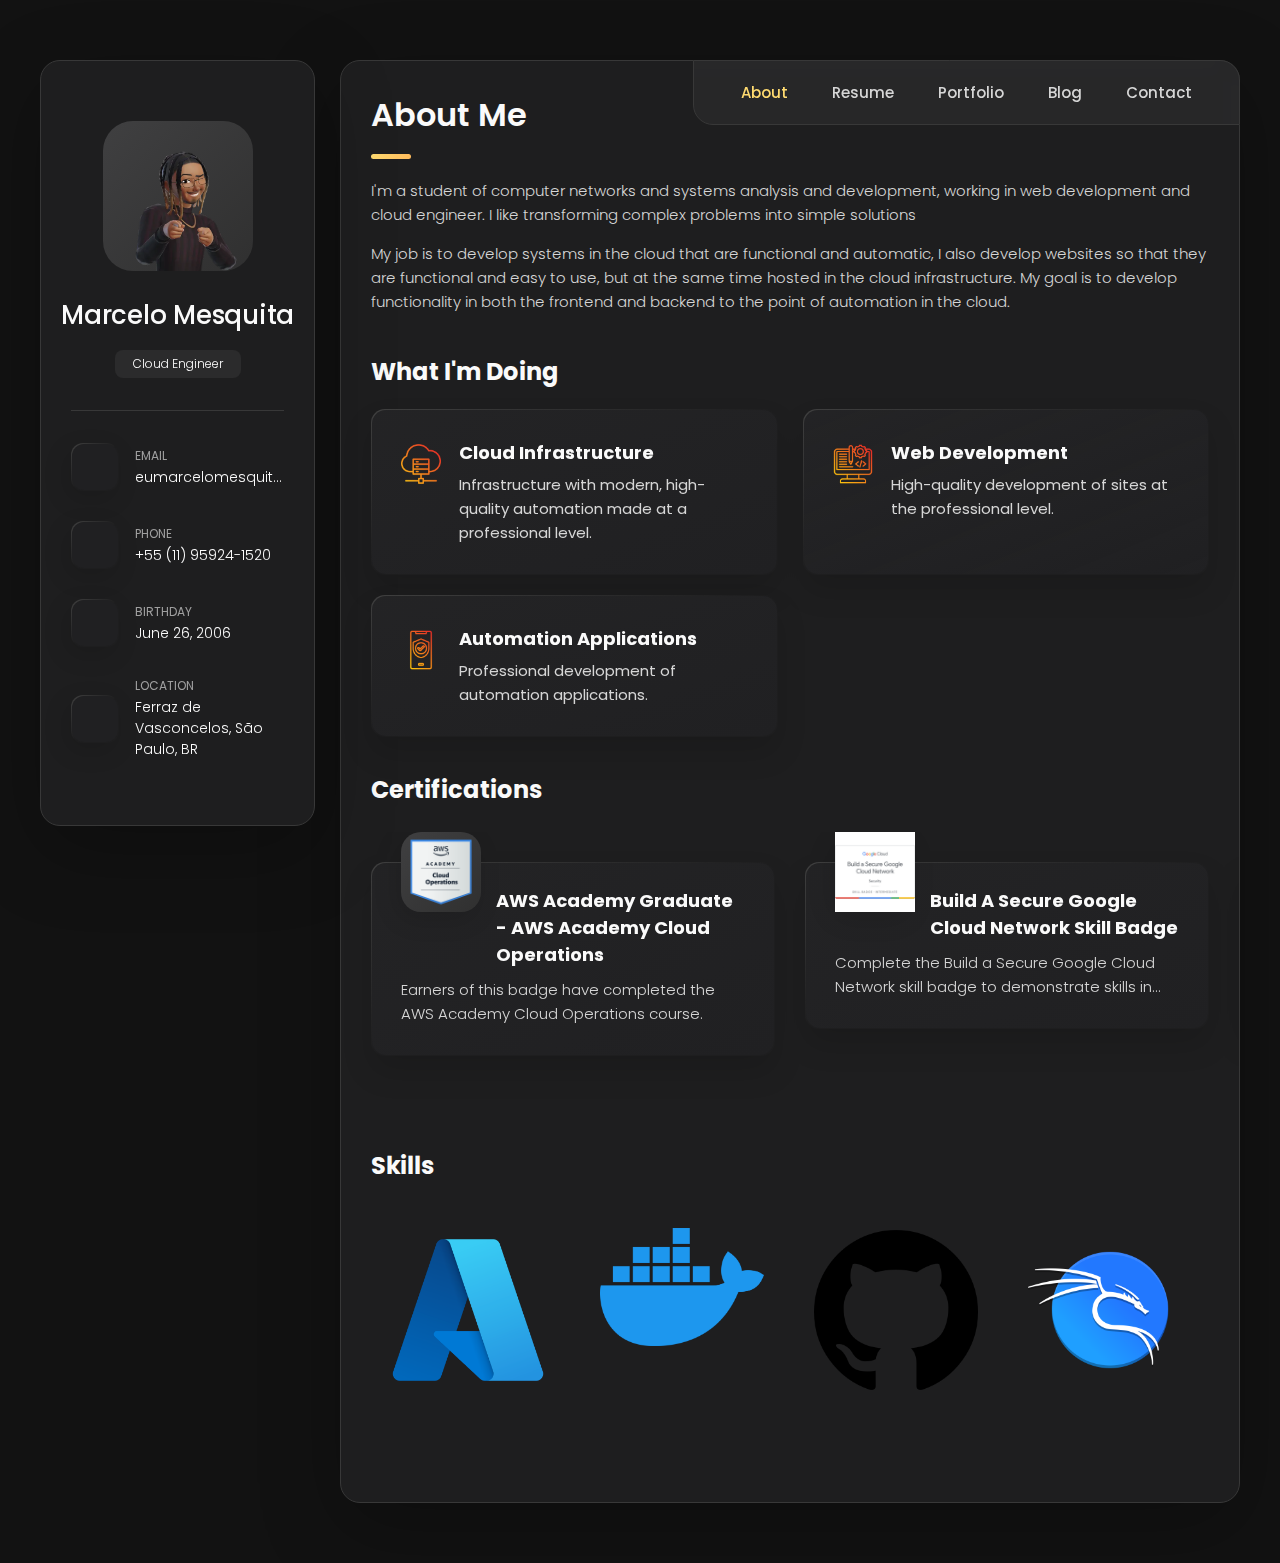
==== index.html @ 22d5977a "Portfólio" ====
<!DOCTYPE html>
<html lang="en">

<head>
    <meta charset="UTF-8">
    <meta http-equiv="X-UA-Compatible" content="IE=edge">
    <meta name="viewport" content="width=device-width, initial-scale=1.0">
    <title>Marcelo - Persona Portfólio</title>

    <!--
    - favicon
  -->
    <link rel="shortcut icon" href="./assets/images/logo.ico" type="image/x-icon">

    <!--
    - custom css link
  -->
    <link rel="stylesheet" href="./assets/css/style.css">

    <!--
    - google font link
  -->
    <link rel="preconnect" href="https://fonts.googleapis.com">
    <link rel="preconnect" href="https://fonts.gstatic.com" crossorigin>
    <link href="https://fonts.googleapis.com/css2?family=Poppins:wght@300;400;500;600&display=swap" rel="stylesheet">
</head>

<body>

    <!--
    - #MAIN
  -->

    <main>

        <!--
      - #SIDEBAR
    -->

        <aside class="sidebar" data-sidebar>

            <div class="sidebar-info">

                <figure class="avatar-box">
                    <img src="./assets/images/my-avatar.webp" alt="Marcelo Mesquita" width="80">
                </figure>

                <div class="info-content">
                    <h1 class="name" title="Marcelo Mesquita">Marcelo Mesquita</h1>

                    <p class="title">Cloud Engineer</p>
                </div>

                <button class="info_more-btn" data-sidebar-btn>
                    <span>Show Contacts</span>

                    <ion-icon name="chevron-down"></ion-icon>
                </button>

            </div>

            <div class="sidebar-info_more">

                <div class="separator"></div>

                <ul class="contacts-list">

                    <li class="contact-item">

                        <div class="icon-box">
                            <ion-icon name="mail-outline"></ion-icon>
                        </div>

                        <div class="contact-info">
                            <p class="contact-title">Email</p>

                            <a href="mailto:eumarcelomesquita@gmail.com"
                                class="contact-link">eumarcelomesquita@gmail.com</a>
                        </div>

                    </li>

                    <li class="contact-item">

                        <div class="icon-box">
                            <ion-icon name="phone-portrait-outline"></ion-icon>
                        </div>

                        <div class="contact-info">
                            <p class="contact-title">Phone</p>

                            <a href="tel:+5511959241520" class="contact-link">+55 (11) 95924-1520</a>
                        </div>

                    </li>

                    <li class="contact-item">

                        <div class="icon-box">
                            <ion-icon name="calendar-outline"></ion-icon>
                        </div>

                        <div class="contact-info">
                            <p class="contact-title">Birthday</p>

                            <time datetime="2006-01-26">June 26, 2006</time>
                        </div>

                    </li>

                    <li class="contact-item">

                        <div class="icon-box">
                            <ion-icon name="location-outline"></ion-icon>
                        </div>

                        <div class="contact-info">
                            <p class="contact-title">Location</p>

                            <address>Ferraz de Vasconcelos, São Paulo, BR</address>
                        </div>

                    </li>

                </ul>

                <div class="separator"></div>

                <ul class="social-list">

                    <li class="social-item">
                        <a href="https://github.com/euumarcel0" class="social-link">
                            <ion-icon name="logo-github"></ion-icon>
                        </a>
                    </li>

                    <li class="social-item">
                        <a href="https://www.linkedin.com/in/marcelo-mesquita-941843267/" class="social-link">
                            <ion-icon name="logo-linkedin"></ion-icon>
                        </a>
                    </li>

                    <li class="social-item">
                        <a href="https://www.instagram.com/nj.m18/" class="social-link">
                            <ion-icon name="logo-instagram"></ion-icon>
                        </a>
                    </li>

                </ul>

            </div>

        </aside>





        <!--
      - #main-content
    -->

        <div class="main-content">

            <!--
        - #NAVBAR
      -->

            <nav class="navbar">

                <ul class="navbar-list">

                    <li class="navbar-item">
                        <button class="navbar-link  active" data-nav-link>About</button>
                    </li>

                    <li class="navbar-item">
                        <button class="navbar-link" data-nav-link>Resume</button>
                    </li>

                    <li class="navbar-item">
                        <button class="navbar-link" data-nav-link>Portfolio</button>
                    </li>

                    <li class="navbar-item">
                        <button class="navbar-link" data-nav-link>Blog</button>
                    </li>

                    <li class="navbar-item">
                        <button class="navbar-link" data-nav-link>Contact</button>
                    </li>

                </ul>

            </nav>





            <!--
        - #ABOUT
      -->

            <article class="about  active" data-page="about">

                <header>
                    <h2 class="h2 article-title">About me</h2>
                </header>

                <section class="about-text">
                    <p>
                        I'm a student of computer networks and systems analysis and development, working in web
                        development and cloud engineer. I like transforming complex problems into simple solutions
                    </p>

                    <p>
                        My job is to develop systems in the cloud that are functional and automatic, I also develop
                        websites so that they are functional and easy to use, but at the same time hosted in the cloud
                        infrastructure. My goal is to develop functionality in both the frontend and backend to the
                        point of automation in the cloud.
                    </p>
                </section>


                <!--
          - service
        -->

                <section class="service">

                    <h3 class="h3 service-title">What i'm doing</h3>

                    <ul class="service-list">

                        <li class="service-item">

                            <div class="service-icon-box">
                                <img src="./assets/images/cloud.png" alt="design icon" width="40">
                            </div>

                            <div class="service-content-box">
                                <h4 class="h4 service-item-title">Cloud Infrastructure</h4>

                                <p class="service-item-text">
                                    Infrastructure with modern, high-quality automation made at a professional level.
                                </p>
                            </div>

                        </li>

                        <li class="service-item">

                            <div class="service-icon-box">
                                <img src="./assets/images/dev.png" alt="Web development icon" width="40">
                            </div>

                            <div class="service-content-box">
                                <h4 class="h4 service-item-title">Web development</h4>

                                <p class="service-item-text">
                                    High-quality development of sites at the professional level.
                                </p>
                            </div>

                        </li>

                        <li class="service-item">

                            <div class="service-icon-box">
                                <img src="./assets/images/apps.png" alt="mobile app icon" width="40">
                            </div>

                            <div class="service-content-box">
                                <h4 class="h4 service-item-title">Automation Applications</h4>

                                <p class="service-item-text">
                                    Professional development of automation applications. </p>
                            </div>

                        </li>

                    </ul>

                </section>


                <!--
          - testimonials
        -->

                <section class="testimonials">

                    <h3 class="h3 testimonials-title">Certifications</h3>

                    <ul class="testimonials-list has-scrollbar">

                        <li class="testimonials-item">
                            <div class="content-card" data-testimonials-item>

                                <figure class="testimonials-avatar-box">
                                    <img src="./assets/images/awsoperations.png" alt="AWS Academy Graduate -
                                    AWS Academy Cloud Operations" width="60" data-testimonials-avatar>
                                </figure>

                                <h4 class="h4 testimonials-item-title" data-testimonials-title>AWS Academy Graduate -
                                    AWS Academy Cloud Operations</h4>

                                <div class="testimonials-text" data-testimonials-text>
                                    <p>
                                        Earners of this badge have completed the AWS Academy Cloud Operations course.
                                    </p>
                                </div>

                            </div>
                        </li>

                        <li class="testimonials-item">
                            <div class="content-card" data-testimonials-item>

                                <figure class="testimonials-avatar-box">
                                    <img src="./assets/images/networkskill.png"
                                        alt="Build a Secure Google Cloud Network Skill Badge" width="60"
                                        data-testimonials-avatar>
                                </figure>

                                <h4 class="h4 testimonials-item-title" data-testimonials-title>Build a Secure Google
                                    Cloud Network Skill Badge</h4>

                                <div class="testimonials-text" data-testimonials-text>
                                    <p>
                                        Complete the Build a Secure Google Cloud Network skill badge to demonstrate
                                        skills in the following: build, scale, and secure your applications on Google
                                        Cloud
                                    </p>
                                </div>

                            </div>
                        </li>

                        <li class="testimonials-item">
                            <div class="content-card" data-testimonials-item>

                                <figure class="testimonials-avatar-box">
                                    <img src="./assets/images/cloudcomputing.png"
                                        alt="Google Cloud Computing Foundations Certificate" width="60"
                                        data-testimonials-avatar>
                                </figure>

                                <h4 class="h4 testimonials-item-title" data-testimonials-title>Google Cloud Computing
                                    Foundations Certificate</h4>

                                <div class="testimonials-text" data-testimonials-text>
                                    <p>
                                        This certificate program helps learners develop technical proficiency in cloud
                                        computing. This certificate is an ideal foundation for diverse career paths
                                        including those in IT infrastructure, cloud engineering, and cloud-native
                                        application development.
                                    </p>
                                </div>

                            </div>
                        </li>

                        <li class="testimonials-item">
                            <div class="content-card" data-testimonials-item>

                                <figure class="testimonials-avatar-box">
                                    <img src="./assets/images/cloudfundamentals.png"
                                        alt="Google Cloud Computing Foundations: Cloud Computing Fundamentals"
                                        width="60" data-testimonials-avatar>
                                </figure>

                                <h4 class="h4 testimonials-item-title" data-testimonials-title>Google Cloud Computing
                                    Foundations: Cloud Computing Fundamentals</h4>

                                <div class="testimonials-text" data-testimonials-text>
                                    <p>
                                        This certificate program helps learners develop technical proficiency in cloud
                                        computing. This certificate is an ideal foundation for diverse career paths
                                        including those in IT infrastructure, cloud engineering, and cloud-native
                                        application development.
                                    </p>
                                </div>

                            </div>
                        </li>

                        <li class="testimonials-item">
                            <div class="content-card" data-testimonials-item>

                                <figure class="testimonials-avatar-box">
                                    <img src="./assets/images/cloudml.png"
                                        alt="Google Cloud Computing Foundations: Data, ML, and AI in Google Cloud"
                                        width="60" data-testimonials-avatar>
                                </figure>

                                <h4 class="h4 testimonials-item-title" data-testimonials-title>Google Cloud Computing
                                    Foundations: Data, ML, and AI in Google Cloud</h4>

                                <div class="testimonials-text" data-testimonials-text>
                                    <p>
                                        This certificate program helps learners develop technical proficiency in cloud
                                        computing. This certificate is an ideal foundation for diverse career paths
                                        including those in IT infrastructure, cloud engineering, and cloud-native
                                        application development.
                                    </p>
                                </div>

                            </div>
                        </li>

                        <li class="testimonials-item">
                            <div class="content-card" data-testimonials-item>

                                <figure class="testimonials-avatar-box">
                                    <img src="./assets/images/cloudinfra.png"
                                        alt="Google Cloud Computing Foundations: Infrastructure in Google Cloud"
                                        width="60" data-testimonials-avatar>
                                </figure>

                                <h4 class="h4 testimonials-item-title" data-testimonials-title>Google Cloud Computing
                                    Foundations: Infrastructure in Google Cloud</h4>

                                <div class="testimonials-text" data-testimonials-text>
                                    <p>
                                        This certificate program helps learners develop technical proficiency in cloud
                                        computing. This certificate is an ideal foundation for diverse career paths
                                        including those in IT infrastructure, cloud engineering, and cloud-native
                                        application development.
                                    </p>
                                </div>

                            </div>
                        </li>

                        <li class="testimonials-item">
                            <div class="content-card" data-testimonials-item>

                                <figure class="testimonials-avatar-box">
                                    <img src="./assets/images/cloudmet.png"
                                        alt="Google Cloud Computing Foundations: Networking & Security in Google Cloud"
                                        width="60" data-testimonials-avatar>
                                </figure>

                                <h4 class="h4 testimonials-item-title" data-testimonials-title>Google Cloud Computing
                                    Foundations: Networking & Security in Google Cloud</h4>

                                <div class="testimonials-text" data-testimonials-text>
                                    <p>
                                        This certificate program helps learners develop technical proficiency in cloud
                                        computing. This certificate is an ideal foundation for diverse career paths
                                        including those in IT infrastructure, cloud engineering, and cloud-native
                                        application development.
                                    </p>
                                </div>

                            </div>
                        </li>

                        <li class="testimonials-item">
                            <div class="content-card" data-testimonials-item>

                                <figure class="testimonials-avatar-box">
                                    <img src="./assets/images/cloudload.png"
                                        alt="Implement Load Balancing on Compute Engine Skill Badge" width="60"
                                        data-testimonials-avatar>
                                </figure>

                                <h4 class="h4 testimonials-item-title" data-testimonials-title>Implement Load Balancing
                                    on Compute Engine Skill Badge</h4>

                                <div class="testimonials-text" data-testimonials-text>
                                    <p>
                                        Complete the Implement Load Balancing on Compute Engine skill badge to
                                        demonstrate skills in the following: write gcloud commands and use Cloud Shell,
                                        create and deploy virtual machines in Compute Engine, run containerized
                                        applications on Google Kubernetes Engine, and configure network and HTTP load
                                        balancers.
                                    </p>
                                </div>

                            </div>
                        </li>

                        <li class="testimonials-item">
                            <div class="content-card" data-testimonials-item>

                                <figure class="testimonials-avatar-box">
                                    <img src="./assets/images/cloudapis.png"
                                        alt="Prepare Data for ML APIs on Google Cloud Skill Badge" width="60"
                                        data-testimonials-avatar>
                                </figure>

                                <h4 class="h4 testimonials-item-title" data-testimonials-title>Prepare Data for ML APIs
                                    on Google Cloud Skill Badge</h4>

                                <div class="testimonials-text" data-testimonials-text>
                                    <p>
                                        Complete the introductory Prepare Data for ML APIs on Google Cloud skill badge
                                        to demonstrate skills in the following: cleaning data with Dataprep by Trifacta,
                                        running data pipelines in Dataflow, creating clusters and running Apache Spark
                                        jobs in Dataproc, and calling ML APIs including the Cloud Natural Language API,
                                        Google Cloud Speech-to-Text API, and Video Intelligence API.
                                    </p>
                                </div>

                            </div>
                        </li>

                        <li class="testimonials-item">
                            <div class="content-card" data-testimonials-item>

                                <figure class="testimonials-avatar-box">
                                    <img src="./assets/images/cloudsetup.png"
                                        alt="Set Up an App Dev Environment on Google Cloud Skill Badge" width="60"
                                        data-testimonials-avatar>
                                </figure>

                                <h4 class="h4 testimonials-item-title" data-testimonials-title>Set Up an App Dev
                                    Environment on Google Cloud Skill Badge</h4>

                                <div class="testimonials-text" data-testimonials-text>
                                    <p>
                                        Complete the Set Up an App Dev Environmen on Google Cloud skill badge to
                                        demonstrate skills in the following: how to build and connect storage-centric
                                        cloud infrastructure using the basic capabilities of the of the following
                                        technologies: Cloud Storage, Identity and Access Management, Cloud Functions,
                                        and Pub/Sub.
                                    </p>
                                </div>

                            </div>
                        </li>

                        <li class="testimonials-item">
                            <div class="content-card" data-testimonials-item>

                                <figure class="testimonials-avatar-box">
                                    <img src="./assets/images/cloudgradu.png"
                                        alt="AWS Academy Graduate - AWS Academy Cloud Foundations" width="60"
                                        data-testimonials-avatar>
                                </figure>

                                <h4 class="h4 testimonials-item-title" data-testimonials-title>AWS Academy Graduate -
                                    AWS Academy Cloud Foundations</h4>

                                <div class="testimonials-text" data-testimonials-text>
                                    <p>
                                        Earners of this badge have taken the AWS Academy Cloud Foundations course.
                                    </p>
                                </div>

                            </div>
                        </li>

                        <li class="testimonials-item">
                            <div class="content-card" data-testimonials-item>

                                <figure class="testimonials-avatar-box">
                                    <img src="./assets/images/265.png" alt="Microsoft 365 Certified: Fundamentals"
                                        width="60" data-testimonials-avatar>
                                </figure>

                                <h4 class="h4 testimonials-item-title" data-testimonials-title>Microsoft 365 Certified:
                                    Fundamentals</h4>

                                <div class="testimonials-text" data-testimonials-text>
                                    <p>
                                        Earning the Microsoft 365 Fundamentals certification demonstrates an
                                        understanding of the options available in Microsoft 365 and the benefits of
                                        adopting cloud services, the Software as a Service (SaaS) cloud model, and
                                        implementing Microsoft 365 cloud service.
                                    </p>
                                </div>

                            </div>
                        </li>

                        <li class="testimonials-item">
                            <div class="content-card" data-testimonials-item>

                                <figure class="testimonials-avatar-box">
                                    <img src="./assets/images/ia.png" alt="Microsoft Certified: Azure AI Fundamentals
                                        " width="60" data-testimonials-avatar>
                                </figure>

                                <h4 class="h4 testimonials-item-title" data-testimonials-title>Microsoft Certified:
                                    Azure AI Fundamentals
                                </h4>

                                <div class="testimonials-text" data-testimonials-text>
                                    <p>
                                        Earners of the Azure AI Fundamentals certification have demonstrated
                                        foundational knowledge of machine learning (ML) and artificial intelligence (AI)
                                        concepts and related Microsoft Azure services.
                                    </p>
                                </div>

                            </div>
                        </li>

                        <li class="testimonials-item">
                            <div class="content-card" data-testimonials-item>

                                <figure class="testimonials-avatar-box">
                                    <img src="./assets/images/azure-data-fundamentals-600x600.png"
                                        alt="Microsoft Certified: Azure Data Fundamentals" width="60"
                                        data-testimonials-avatar>
                                </figure>

                                <h4 class="h4 testimonials-item-title" data-testimonials-title>Microsoft Certified:
                                    Azure Data Fundamentals
                                </h4>

                                <div class="testimonials-text" data-testimonials-text>
                                    <p>
                                        Earners of the Azure Data Fundamentals certification have demonstrated
                                        foundational knowledge of core data concepts and how they are implemented using
                                        Microsoft Azure data services.
                                    </p>
                                </div>

                            </div>
                        </li>

                        <li class="testimonials-item">
                            <div class="content-card" data-testimonials-item>

                                <figure class="testimonials-avatar-box">
                                    <img src="./assets/images/data.png" alt="Microsoft Certified: Azure Fundamentals"
                                        width="60" data-testimonials-avatar>
                                </figure>

                                <h4 class="h4 testimonials-item-title" data-testimonials-title>Microsoft Certified:
                                    Azure Fundamentals
                                </h4>

                                <div class="testimonials-text" data-testimonials-text>
                                    <p>
                                        Earners of the Azure Fundamentals certification have demonstrated foundational
                                        level knowledge of cloud services and how those services are provided with
                                        Microsoft Azure.
                                    </p>
                                </div>

                            </div>
                        </li>

                        <li class="testimonials-item">
                            <div class="content-card" data-testimonials-item>

                                <figure class="testimonials-avatar-box">
                                    <img src="./assets/images/security-compliance-and-identity-fundamentals-600x600.png"
                                        alt="Microsoft Certified: Security, Compliance, and Identity Fundamentals"
                                        width="60" data-testimonials-avatar>
                                </figure>

                                <h4 class="h4 testimonials-item-title" data-testimonials-title>Microsoft Certified:
                                    Security, Compliance, and Identity Fundamentals</h4>

                                <div class="testimonials-text" data-testimonials-text>
                                    <p>
                                        Earners of the Security, Compliance, and Identity Fundamentals demonstrate a
                                        functional understanding of security, compliance, and identity (SCI) across
                                        cloud-based and related Microsoft services.
                                    </p>
                                </div>

                            </div>
                        </li>

                        <li class="testimonials-item">
                            <div class="content-card" data-testimonials-item>

                                <figure class="testimonials-avatar-box">
                                    <img src="./assets/images/CCNASRWE__1_.png"
                                        alt="CCNA: Switching, Routing, and Wireless Essentials" width="60"
                                        data-testimonials-avatar>
                                </figure>

                                <h4 class="h4 testimonials-item-title" data-testimonials-title>CCNA: Switching, Routing,
                                    and Wireless Essentials</h4>

                                <div class="testimonials-text" data-testimonials-text>
                                    <p>
                                        Cisco verifies the earner of this badge successfully completed the Switching,
                                        Routing, and Wireless Essentials course and achieved this student level
                                        credential. The earner has a foundation in switching operations, wired and
                                        wireless LAN configuration using security best practices, redundancy protocols,
                                        and developed problem-solving skills. Earner participated in up to 45 practice
                                        activities and accumulated up to 21 hours of hands-on labs using Cisco hardware
                                        and/or the Cisco Packet Tracer tool.
                                    </p>
                                </div>

                            </div>
                        </li>

                        <li class="testimonials-item">
                            <div class="content-card" data-testimonials-item>

                                <figure class="testimonials-avatar-box">
                                    <img src="./assets/images/CERT-Fundamentals-Power-Platform.png"
                                        alt="Microsoft Certified: Power Platform Fundamentals" width="60"
                                        data-testimonials-avatar>
                                </figure>

                                <h4 class="h4 testimonials-item-title" data-testimonials-title>Microsoft Certified:
                                    Power Platform Fundamentals</h4>

                                <div class="testimonials-text" data-testimonials-text>
                                    <p>
                                        Earners of the Power Platform Fundamentals certification are users who aspire to
                                        improve productivity by automating business processes, analyzing data to produce
                                        business insights, and acting more effectively by creating simple app
                                        experiences.
                                    </p>
                                </div>

                            </div>
                        </li>

                        <li class="testimonials-item">
                            <div class="content-card" data-testimonials-item>

                                <figure class="testimonials-avatar-box">
                                    <img src="./assets/images/CCNASRWE__1_.png" alt="CCNA: Introduction to Networks"
                                        width="60" data-testimonials-avatar>
                                </figure>

                                <h4 class="h4 testimonials-item-title" data-testimonials-title>CCNA: Introduction to
                                    Networks</h4>

                                <div class="testimonials-text" data-testimonials-text>
                                    <p>
                                        Cisco verifies the earner of this badge successfully completed the Introduction
                                        to Networks course and achieved this student level credential. Earner has
                                        knowledge of networking including IP addressing, how physical, data link
                                        protocols support Ethernet, can configure connectivity between switches, routers
                                        and end devices to provide access to local and remote resources. Earner
                                        participated in up to 54 labs and accumulated up to 14 hours of hands-on labs
                                        using Cisco hardware or Packet Tracer tool
                                    </p>
                                </div>

                            </div>
                        </li>


                    </ul>

                </section>


                <!--
          - testimonials modal
        -->

                <div class="modal-container" data-modal-container>

                    <div class="overlay" data-overlay></div>

                    <section class="testimonials-modal">

                        <button class="modal-close-btn" data-modal-close-btn>
                            <ion-icon name="close-outline"></ion-icon>
                        </button>

                        <div class="modal-img-wrapper">
                            <figure class="modal-avatar-box">
                                <img src="./assets/images/avatar-1.png" alt="Daniel lewis" width="80" data-modal-img>
                            </figure>

                            <img src="./assets/images/icon-quote.svg" alt="quote icon">
                        </div>

                        <div class="modal-content">

                            <h4 class="h3 modal-title" data-modal-title>Daniel lewis</h4>

                            <time datetime="2021-06-14">Between 2023 - 2024</time>

                            <div data-modal-text>
                                <p>
                                    Richard was hired to create a corporate identity. We were very pleased with the work
                                    done. She has a
                                    lot of experience
                                    and is very concerned about the needs of client. Lorem ipsum dolor sit amet,
                                    ullamcous cididt
                                    consectetur adipiscing
                                    elit, seds do et eiusmod tempor incididunt ut laborels dolore magnarels alia.
                                </p>
                            </div>

                        </div>

                    </section>

                </div>


                <!--
          - clients
        -->

                <section class="clients">

                    <h3 class="h3 clients-title">Skills</h3>

                    <ul class="clients-list has-scrollbar">

                        <li class="clients-item">
                            <a href="#">
                                <img src="./assets/images/Microsoft_Azure.svg.png" alt="client logo">
                            </a>
                        </li>

                        <li class="clients-item">
                            <a href="#">
                                <img src="./assets/images/docker-icon.png" alt="client logo">
                            </a>
                        </li>

                        <li class="clients-item">
                            <a href="#">
                                <img src="./assets/images/github.png" alt="client logo">
                            </a>
                        </li>

                        <li class="clients-item">
                            <a href="#">
                                <img src="./assets/images/Kali-dragon-icon.svg.png" alt="client logo">
                            </a>
                        </li>

                        <li class="clients-item">
                            <a href="#">
                                <img src="./assets/images/linux.png" alt="client logo">
                            </a>
                        </li>

                        <li class="clients-item">
                            <a href="#">
                                <img src="./assets/images/postman-icon.svg" alt="client logo">
                            </a>
                        </li>

                        <li class="clients-item">
                            <a href="#">
                                <img src="./assets/images/PowerShell_5.0_icon.png" alt="client logo">
                            </a>
                        </li>

                        <li class="clients-item">
                            <a href="#">
                                <img src="./assets/images/267_Python-512.webp" alt="client logo">
                            </a>
                        </li>

                        <li class="clients-item">
                            <a href="#">
                                <img src="./assets/images/terraform.png" alt="client logo">
                            </a>
                        </li>

                        <li class="clients-item">
                            <a href="#">
                                <img src="./assets/images/ubuntu-icon-256x256-xqexznzf.png" alt="client logo">
                            </a>
                        </li>

                        <li class="clients-item">
                            <a href="#">
                                <img src="./assets/images/Visual_Studio_Code_1.35_icon.svg.png" alt="client logo">
                            </a>
                        </li>

                        <li class="clients-item">
                            <a href="#">
                                <img src="./assets/images/code.png" alt="client logo">
                            </a>
                        </li>

                        <li class="clients-item">
                            <a href="#">
                                <img src="./assets/images/5314-windows_102509.webp" alt="client logo">
                            </a>
                        </li>

                        <li class="clients-item">
                            <a href="#">
                                <img src="./assets/images/Git_icon.svg.png" alt="client logo">
                            </a>
                        </li>

                        <li class="clients-item">
                            <a href="#">
                                <img src="./assets/images/node-js.svg" alt="client logo">
                            </a>
                        </li>

                        <li class="clients-item">
                            <a href="#">
                                <img src="./assets/images/ansible-icon-2048x2048-mc4z634w.png" alt="client logo">
                            </a>
                        </li>

                        <li class="clients-item">
                            <a href="#">
                                <img src="./assets/images/AWS_Simple_Icons_AWS_Cloud.svg.png" alt="client logo">
                            </a>
                        </li>
                    </ul>

                </section>

            </article>





            <!--
        - #RESUME
      -->

            <article class="resume" data-page="resume">

                <header>
                    <h2 class="h2 article-title">Resume</h2>
                </header>

                <section class="timeline">

                    <div class="title-wrapper">
                        <div class="icon-box">
                            <ion-icon name="book-outline"></ion-icon>
                        </div>

                        <h3 class="h3">Education</h3>
                    </div>

                    <ol class="timeline-list">

                        <li class="timeline-item">

                            <h4 class="h4 timeline-item-title">High school</h4>

                            <span>2021 — 2023</span>

                            <p class="timeline-text">
                                High school
                            </p>

                        </li>

                        <li class="timeline-item">

                            <h4 class="h4 timeline-item-title">SENAI, Computer Networks</h4>

                            <span>2023 — 2024</span>

                            <p class="timeline-text">
                                Learning in computer networks, cloud services and infrastructure development </p>

                        </li>

                        <li class="timeline-item">

                            <h4 class="h4 timeline-item-title">Facudade, Analysis and systems development </h4>

                            <span>2024 — 2025</span>

                            <p class="timeline-text">
                                Learning to program several languages ​​and develop mobile and web applications </p>

                        </li>



                    </ol>

                </section>

                <section class="timeline">

                    <div class="title-wrapper">
                        <div class="icon-box">
                            <ion-icon name="book-outline"></ion-icon>
                        </div>

                        <h3 class="h3">Projects</h3>
                    </div>

                    <ol class="timeline-list">

                        <li class="timeline-item">

                            <h4 class="h4 timeline-item-title">SENAI, Smart Home </h4>

                            <span>2023</span>

                            <p class="timeline-text">
                                Planning project for a smart home with Arduino, where the code for the home's
                                infrastructure should be developed... </p>

                        </li>

                        <li class="timeline-item">

                            <h4 class="h4 timeline-item-title">SENAI, API developmentr</h4>

                            <span>2024</span>

                            <p class="timeline-text">
                                project focused on developing an API and using it as automation to create infrastructure
                                in the cloud, AWS and AZURE...
                            </p>

                        </li>

                        <li class="timeline-item">

                            <h4 class="h4 timeline-item-title">SENAI, Final Project </h4>

                            <span>2024 - Present </span>

                            <p class="timeline-text">
                                ...
                            </p>

                        </li>

                    </ol>

                </section>

                <section class="skill">

                    <h3 class="h3 skills-title">My skills</h3>

                    <ul class="skills-list content-card">

                        <li class="skills-item">

                            <div class="title-wrapper">
                                <h5 class="h5">Cloud Infrastructure</h5>
                                <data value="80">80%</data>
                            </div>

                            <div class="skill-progress-bg">
                                <div class="skill-progress-fill" style="width: 80%;"></div>
                            </div>

                        </li>

                        <li class="skills-item">

                            <div class="title-wrapper">
                                <h5 class="h5">Automation Applications</h5>
                                <data value="70">70%</data>
                            </div>

                            <div class="skill-progress-bg">
                                <div class="skill-progress-fill" style="width: 70%;"></div>
                            </div>

                        </li>

                        <li class="skills-item">

                            <div class="title-wrapper">
                                <h5 class="h5">Web Development</h5>
                                <data value="50">50%</data>
                            </div>

                            <div class="skill-progress-bg">
                                <div class="skill-progress-fill" style="width: 50%;"></div>
                            </div>

                        </li>

                    </ul>

                </section>

            </article>





            <!--
        - #PORTFOLIO
      -->

            <article class="portfolio" data-page="portfolio">

                <header>
                    <h2 class="h2 article-title">Portfolio</h2>
                </header>

                <section class="projects">

                    <ul class="filter-list">

                        <li class="filter-item">
                            <button class="active" data-filter-btn>All</button>
                        </li>

                        <li class="filter-item">
                            <button data-filter-btn>Cloud Infrastructure</button>
                        </li>

                        <li class="filter-item">
                            <button data-filter-btn>Automation Applications</button>
                        </li>

                        <li class="filter-item">
                            <button data-filter-btn>Web development</button>
                        </li>

                    </ul>

                    <div class="filter-select-box">

                        <button class="filter-select" data-select>

                            <div class="select-value" data-selecct-value>Select category</div>

                            <div class="select-icon">
                                <ion-icon name="chevron-down"></ion-icon>
                            </div>

                        </button>

                        <ul class="select-list">

                            <li class="select-item">
                                <button data-select-item>All</button>
                            </li>

                            <li class="select-item">
                                <button data-select-item>Cloud Infrastructure</button>
                            </li>

                            <li class="select-item">
                                <button data-select-item>Automation Applications</button>
                            </li>

                            <li class="select-item">
                                <button data-select-item>Web development</button>
                            </li>

                        </ul>

                    </div>

                    <ul class="project-list">

                        <li class="project-item  active" data-filter-item data-category="automation applications">
                            <a href="https://github.com/euumarcel0/APP.git">

                                <figure class="project-img">
                                    <div class="project-item-icon-box">
                                        <ion-icon name="eye-outline"></ion-icon>
                                    </div>

                                    <img src="./assets/images/APP.png" alt="finance" loading="lazy">
                                </figure>

                                <h3 class="project-title">APP PDF</h3>

                                <p class="project-category">Automation Applications</p>

                            </a>
                        </li>

                        <li class="project-item  active" data-filter-item data-category="web development">
                            <a href="https://github.com/euumarcel0/Projeto-Final.git">

                                <figure class="project-img">
                                    <div class="project-item-icon-box">
                                        <ion-icon name="eye-outline"></ion-icon>
                                    </div>

                                    <img src="./assets/images/API AZURE E AWS.png" alt="orizon" loading="lazy">
                                </figure>

                                <h3 class="project-title">API Azure e AWS</h3>

                                <p class="project-category">Web development</p>

                            </a>
                        </li>

                        <li class="project-item  active" data-filter-item data-category="automation applications">
                            <a href="https://github.com/euumarcel0/CI-CD-V1.git">

                                <figure class="project-img">
                                    <div class="project-item-icon-box">
                                        <ion-icon name="eye-outline"></ion-icon>
                                    </div>

                                    <img src="./assets/images/CICD1.png" alt="fundo" loading="lazy">
                                </figure>

                                <h3 class="project-title">Docker</h3>

                                <p class="project-category">Automation Applications</p>

                            </a>
                        </li>

                        <li class="project-item  active" data-filter-item data-category="automation applications">
                            <a href="https://github.com/euumarcel0/CI-CD-V2.git">

                                <figure class="project-img">
                                    <div class="project-item-icon-box">
                                        <ion-icon name="eye-outline"></ion-icon>
                                    </div>

                                    <img src="./assets/images/work.png" alt="brawlhalla" loading="lazy">
                                </figure>

                                <h3 class="project-title">Workflows</h3>

                                <p class="project-category">Automation Applications</p>

                            </a>
                        </li>

                        <li class="project-item  active" data-filter-item data-category="web development">
                            <a href="https://github.com/euumarcel0/PicPay.git">

                                <figure class="project-img">
                                    <div class="project-item-icon-box">
                                        <ion-icon name="eye-outline"></ion-icon>
                                    </div>

                                    <img src="./assets/images/Picpay.png" alt="dsm." loading="lazy">
                                </figure>

                                <h3 class="project-title">PicPay</h3>

                                <p class="project-category">Web development</p>

                            </a>
                        </li>

                        <li class="project-item  active" data-filter-item data-category="automation applications">
                            <a href="https://github.com/euumarcel0/TradutorPDF.git">

                                <figure class="project-img">
                                    <div class="project-item-icon-box">
                                        <ion-icon name="eye-outline"></ion-icon>
                                    </div>

                                    <img src="./assets/images/PDF.png" alt="metaspark" loading="lazy">
                                </figure>

                                <h3 class="project-title">TradutorPDF</h3>

                                <p class="project-category">Automation Applications</p>

                            </a>
                        </li>

                        <li class="project-item  active" data-filter-item data-category="web development">
                            <a href="https://github.com/euumarcel0/Bikcraft.git">

                                <figure class="project-img">
                                    <div class="project-item-icon-box">
                                        <ion-icon name="eye-outline"></ion-icon>
                                    </div>

                                    <img src="./assets/images/bikecraft.png" alt="summary" loading="lazy">
                                </figure>

                                <h3 class="project-title">Bikecraft</h3>

                                <p class="project-category">Web development</p>

                            </a>
                        </li>

                        <li class="project-item  active" data-filter-item data-category="cloud infrastructure">
                            <a href="https://github.com/euumarcel0/Node-.git">

                                <figure class="project-img">
                                    <div class="project-item-icon-box">
                                        <ion-icon name="eye-outline"></ion-icon>
                                    </div>

                                    <img src="./assets/images/node-js.svg" alt="task manager" loading="lazy">
                                </figure>

                                <h3 class="project-title">Node</h3>

                                <p class="project-category">Cloud Infrastructure</p>

                            </a>
                        </li>

                        <li class="project-item  active" data-filter-item data-category="web development">
                            <a href="https://github.com/euumarcel0/API-Python.git">

                                <figure class="project-img">
                                    <div class="project-item-icon-box">
                                        <ion-icon name="eye-outline"></ion-icon>
                                    </div>

                                    <img src="./assets/images/python.png" alt="arrival" loading="lazy">
                                </figure>

                                <h3 class="project-title">Python</h3>

                                <p class="project-category">Web development</p>

                            </a>
                        </li>

                    </ul>

                </section>

            </article>





            <!--
        - #BLOG
      -->

            <article class="blog" data-page="blog">

                <header>
                    <h2 class="h2 article-title">Blog</h2>
                </header>

                <section class="blog-posts">

                    <ul class="blog-posts-list">

                        <li class="blog-post-item">
                            <a
                                href="https://www.linkedin.com/posts/marcelo-mesquita-941843267_flask-redes-automatizaaexaeto-activity-7183967548172865536-ibaO?utm_source=share&utm_medium=member_desktop">

                                <figure class="blog-banner-box">
                                    <img src="./assets/images/python.png" alt="Design conferences in 2022"
                                        loading="lazy">
                                </figure>

                                <div class="blog-content">

                                    <div class="blog-meta">
                                        <p class="blog-category">Design</p>

                                        <span class="dot"></span>

                                        <time datetime="2022-02-23">April, 2024</time>
                                    </div>

                                    <h3 class="h3 blog-item-title">Developed an API </h3>

                                    <p class="blog-text">
                                        I developed an API using Flask to automate the configuration of network
                                        equipment!
                                    </p>

                                </div>

                            </a>
                        </li>

                        <li class="blog-post-item">
                            <a
                                href="https://www.linkedin.com/posts/marcelo-mesquita-941843267_flask-terraform-cloudcomputing-activity-7183965698077974529-ljeq?utm_source=share&utm_medium=member_desktop">

                                <figure class="blog-banner-box">
                                    <img src="./assets/images/API AZURE E AWS.png" alt="Best fonts every designer"
                                        loading="lazy">
                                </figure>

                                <div class="blog-content">

                                    <div class="blog-meta">
                                        <p class="blog-category">Design</p>

                                        <span class="dot"></span>

                                        <time datetime="2022-02-23">April, 2024</time>
                                    </div>

                                    <h3 class="h3 blog-item-title">Developed an API</h3>

                                    <p class="blog-text">
                                        I developed an API using Flask and Terraform to automate the creation of
                                        resources in the cloud!
                                    </p>

                                </div>

                            </a>
                        </li>

                        <li class="blog-post-item">
                            <a
                                href="https://www.linkedin.com/posts/marcelo-mesquita-941843267_aprendendo-sobre-a-programa%C3%A7%C3%A3o-e-fun%C3%A7%C3%B5es-activity-7107823372431978497-44fF?utm_source=share&utm_medium=member_desktop">

                                <figure class="blog-banner-box">
                                    <img src="./assets/images/compit.jpeg" alt="Design digest #80" loading="lazy">
                                </figure>

                                <div class="blog-content">

                                    <div class="blog-meta">
                                        <p class="blog-category">Design</p>

                                        <span class="dot"></span>

                                        <time datetime="2022-02-23">September 2023</time>
                                    </div>

                                    <h3 class="h3 blog-item-title">Quantum Computer</h3>

                                    <p class="blog-text">
                                        Learning about the programming and functions of a quantum computer
                                    </p>

                                </div>

                            </a>
                        </li>


                    </ul>

                </section>

            </article>





            <!--
        - #CONTACT
      -->

            <article class="contact" data-page="contact">

                <header>
                    <h2 class="h2 article-title">Contact</h2>
                </header>

                <section class="mapbox" data-mapbox>
                    <figure>
                        <iframe
                            src="https://www.google.com/maps/embed?pb=!1m18!1m12!1m3!1d3658.722474107683!2d-46.570128784946634!3d-23.621029484652244!2m3!1f0!2f0!3f0!3m2!1i1024!2i768!4f13.1!3m3!1m2!1s0x94ce43845cfa6fa5%3A0xb88fa2a9a8d20e63!2sR.%20Niter%C3%B3i%2C%20180%20-%20Oswaldo%20Cruz%2C%20S%C3%A3o%20Caetano%20do%20Sul%20-%20SP%2C%2009521-050%2C%20Brazil!5e0!3m2!1sen!2sbd!4v1647608789441!5m2!1sen!2sbd"
                            width="400" height="300" loading="lazy"></iframe>
                    </figure>
                </section>

                <section class="contact-form">

                    <h3 class="h3 form-title">Cont act Form</h3>

                    <form action="https://formsubmit.co/eumarcelomesquita@gmail.com" class="form" data-form
                        method="POST">

                        <input type="hidden" name="_captcha" value="false">
                        <input type="hidden" name="_next" value="http://127.0.0.1:5501/index.html">

                        <div class="input-wrapper">
                            <input type="text" name="fullname" class="form-input" placeholder="Full name" required
                                data-form-input>

                            <input type="email" name="email" class="form-input" placeholder="Email address" required
                                data-form-input>
                        </div>

                        <textarea name="message" class="form-input" placeholder="Your Message" required
                            data-form-input></textarea>

                        <button class="form-btn" type="submit" disabled data-form-btn>
                            <ion-icon name="paper-plane"></ion-icon>
                            <span>Send Message</span>
                        </button>


                    </form>

                </section>

            </article>

        </div>

    </main>






    <!--
    - custom js link
  -->
    <script src="./assets/js/script.js"></script>

    <!--
    - ionicon link
  -->
    <script type="module" src="https://unpkg.com/ionicons@5.5.2/dist/ionicons/ionicons.esm.js"></script>
    <script nomodule src="https://unpkg.com/ionicons@5.5.2/dist/ionicons/ionicons.js"></script>

</body>

</html>
---- assets/css/style.css ----
/*-----------------------------------*\
  #style.css
\*-----------------------------------*/

/**
 * copyright 2022 @codewithsadee
 */

/*-----------------------------------*\
  #CUSTOM PROPERTY
\*-----------------------------------*/

:root {
    /**
     * colors
     */
  
    /* gradient */
  
    --bg-gradient-onyx: linear-gradient(
      to bottom right,
      hsl(240, 1%, 25%) 3%,
      hsl(0, 0%, 19%) 97%
    );
    --bg-gradient-jet: linear-gradient(
        to bottom right,
        hsla(240, 1%, 18%, 0.251) 0%,
        hsla(240, 2%, 11%, 0) 100%
      ),
      hsl(240, 2%, 13%);
    --bg-gradient-yellow-1: linear-gradient(
      to bottom right,
      hsl(45, 100%, 71%) 0%,
      hsla(36, 100%, 69%, 0) 50%
    );
    --bg-gradient-yellow-2: linear-gradient(
        135deg,
        hsla(45, 100%, 71%, 0.251) 0%,
        hsla(35, 100%, 68%, 0) 59.86%
      ),
      hsl(240, 2%, 13%);
    --border-gradient-onyx: linear-gradient(
      to bottom right,
      hsl(0, 0%, 25%) 0%,
      hsla(0, 0%, 25%, 0) 50%
    );
    --text-gradient-yellow: linear-gradient(
      to right,
      hsl(45, 100%, 72%),
      hsl(35, 100%, 68%)
    );
  
    /* solid */
  
    --jet: hsl(0, 0%, 22%);
    --onyx: hsl(240, 1%, 17%);
    --eerie-black-1: hsl(240, 2%, 13%);
    --eerie-black-2: hsl(240, 2%, 12%);
    --smoky-black: hsl(0, 0%, 7%);
    --white-1: hsl(0, 0%, 100%);
    --white-2: hsl(0, 0%, 98%);
    --orange-yellow-crayola: hsl(45, 100%, 72%);
    --vegas-gold: hsl(45, 54%, 58%);
    --light-gray: hsl(0, 0%, 84%);
    --light-gray-70: hsla(0, 0%, 84%, 0.7);
    --bittersweet-shimmer: hsl(0, 43%, 51%);
  
    /**
     * typography
     */
  
    /* font-family */
    --ff-poppins: "Poppins", sans-serif;
  
    /* font-size */
    --fs-1: 24px;
    --fs-2: 18px;
    --fs-3: 17px;
    --fs-4: 16px;
    --fs-5: 15px;
    --fs-6: 14px;
    --fs-7: 13px;
    --fs-8: 11px;
  
    /* font-weight */
    --fw-300: 300;
    --fw-400: 400;
    --fw-500: 500;
    --fw-600: 600;
  
    /**
     * shadow
     */
  
    --shadow-1: -4px 8px 24px hsla(0, 0%, 0%, 0.25);
    --shadow-2: 0 16px 30px hsla(0, 0%, 0%, 0.25);
    --shadow-3: 0 16px 40px hsla(0, 0%, 0%, 0.25);
    --shadow-4: 0 25px 50px hsla(0, 0%, 0%, 0.15);
    --shadow-5: 0 24px 80px hsla(0, 0%, 0%, 0.25);
  
    /**
     * transition
     */
  
    --transition-1: 0.25s ease;
    --transition-2: 0.5s ease-in-out;
  }
  
  /*-----------------------------------*\
    #RESET
  \*-----------------------------------*/
  
  *,
  *::before,
  *::after {
    margin: 0;
    padding: 0;
    box-sizing: border-box;
  }
  
  a {
    text-decoration: none;
  }
  
  li {
    list-style: none;
  }
  
  img,
  ion-icon,
  a,
  button,
  time,
  span {
    display: block;
  }
  
  button {
    font: inherit;
    background: none;
    border: none;
    text-align: left;
    cursor: pointer;
  }
  
  input,
  textarea {
    display: block;
    width: 100%;
    background: none;
    font: inherit;
  }
  
  ::selection {
    background: var(--orange-yellow-crayola);
    color: var(--smoky-black);
  }
  
  :focus {
    outline-color: var(--orange-yellow-crayola);
  }
  
  html {
    font-family: var(--ff-poppins);
  }
  
  body {
    background: var(--smoky-black);
  }
  
  /*-----------------------------------*\
    #REUSED STYLE
  \*-----------------------------------*/
  
  .sidebar,
  article {
    background: var(--eerie-black-2);
    border: 1px solid var(--jet);
    border-radius: 20px;
    padding: 15px;
    box-shadow: var(--shadow-1);
    z-index: 1;
  }
  
  .separator {
    width: 100%;
    height: 1px;
    background: var(--jet);
    margin: 16px 0;
  }
  
  .icon-box {
    position: relative;
    background: var(--border-gradient-onyx);
    width: 30px;
    height: 30px;
    border-radius: 8px;
    display: flex;
    justify-content: center;
    align-items: center;
    font-size: 16px;
    color: var(--orange-yellow-crayola);
    box-shadow: var(--shadow-1);
    z-index: 1;
  }
  
  .icon-box::before {
    content: "";
    position: absolute;
    inset: 1px;
    background: var(--eerie-black-1);
    border-radius: inherit;
    z-index: -1;
  }
  
  .icon-box ion-icon {
    --ionicon-stroke-width: 35px;
  }
  
  article {
    display: none;
  }
  
  article.active {
    display: block;
    animation: fade 0.5s ease backwards;
  }
  
  @keyframes fade {
    0% {
      opacity: 0;
    }
    100% {
      opacity: 1;
    }
  }
  
  .h2,
  .h3,
  .h4,
  .h5 {
    color: var(--white-2);
    text-transform: capitalize;
  }
  
  .h2 {
    font-size: var(--fs-1);
  }
  
  .h3 {
    font-size: var(--fs-2);
  }
  
  .h4 {
    font-size: var(--fs-4);
  }
  
  .h5 {
    font-size: var(--fs-7);
    font-weight: var(--fw-500);
  }
  
  .article-title {
    position: relative;
    padding-bottom: 7px;
  }
  
  .article-title::after {
    content: "";
    position: absolute;
    bottom: 0;
    left: 0;
    width: 30px;
    height: 3px;
    background: var(--text-gradient-yellow);
    border-radius: 3px;
  }
  
  .has-scrollbar::-webkit-scrollbar {
    width: 5px; /* for vertical scrollbar */
    height: 5px; /* for horizontal scrollbar */
  }
  
  .has-scrollbar::-webkit-scrollbar-track {
    background: var(--onyx);
    border-radius: 5px;
  }
  
  .has-scrollbar::-webkit-scrollbar-thumb {
    background: var(--orange-yellow-crayola);
    border-radius: 5px;
  }
  
  .has-scrollbar::-webkit-scrollbar-button {
    width: 20px;
  }
  
  .content-card {
    position: relative;
    background: var(--border-gradient-onyx);
    padding: 15px;
    padding-top: 45px;
    border-radius: 14px;
    box-shadow: var(--shadow-2);
    cursor: pointer;
    z-index: 1;
  }
  
  .content-card::before {
    content: "";
    position: absolute;
    inset: 1px;
    background: var(--bg-gradient-jet);
    border-radius: inherit;
    z-index: -1;
  }
  
  /*-----------------------------------*\
    #MAIN
  \*-----------------------------------*/
  
  main {
    margin: 15px 12px;
    margin-bottom: 75px;
    min-width: 259px;
  }
  
  /*-----------------------------------*\
    #SIDEBAR
  \*-----------------------------------*/
  
  .sidebar {
    margin-bottom: 15px;
    max-height: 112px;
    overflow: hidden;
    transition: var(--transition-2);
  }
  
  .sidebar.active {
    max-height: 405px;
  }
  
  .sidebar-info {
    position: relative;
    display: flex;
    justify-content: flex-start;
    align-items: center;
    gap: 15px;
  }
  
  .avatar-box {
    background: var(--bg-gradient-onyx);
    border-radius: 20px;
  }
  
  .info-content .name {
    color: var(--white-2);
    font-size: var(--fs-3);
    font-weight: var(--fw-500);
    letter-spacing: -0.25px;
    margin-bottom: 10px;
  }
  
  .info-content .title {
    color: var(--white-1);
    background: var(--onyx);
    font-size: var(--fs-8);
    font-weight: var(--fw-300);
    width: max-content;
    padding: 3px 12px;
    border-radius: 8px;
  }
  
  .info_more-btn {
    position: absolute;
    top: -15px;
    right: -15px;
    border-radius: 0 15px;
    font-size: 13px;
    color: var(--orange-yellow-crayola);
    background: var(--border-gradient-onyx);
    padding: 10px;
    box-shadow: var(--shadow-2);
    transition: var(--transition-1);
    z-index: 1;
  }
  
  .info_more-btn::before {
    content: "";
    position: absolute;
    inset: 1px;
    border-radius: inherit;
    background: var(--bg-gradient-jet);
    transition: var(--transition-1);
    z-index: -1;
  }
  
  .info_more-btn:hover,
  .info_more-btn:focus {
    background: var(--bg-gradient-yellow-1);
  }
  
  .info_more-btn:hover::before,
  .info_more-btn:focus::before {
    background: var(--bg-gradient-yellow-2);
  }
  
  .info_more-btn span {
    display: none;
  }
  
  .sidebar-info_more {
    opacity: 0;
    visibility: hidden;
    transition: var(--transition-2);
  }
  
  .sidebar.active .sidebar-info_more {
    opacity: 1;
    visibility: visible;
  }
  
  .contacts-list {
    display: grid;
    grid-template-columns: 1fr;
    gap: 16px;
  }
  
  .contact-item {
    min-width: 100%;
    display: flex;
    align-items: center;
    gap: 16px;
  }
  
  .contact-info {
    max-width: calc(100% - 46px);
    width: calc(100% - 46px);
  }
  
  .contact-title {
    color: var(--light-gray-70);
    font-size: var(--fs-8);
    text-transform: uppercase;
    margin-bottom: 2px;
  }
  
  .contact-info :is(.contact-link, time, address) {
    color: var(--white-2);
    font-size: var(--fs-7);
  }
  
  .contact-info address {
    font-style: normal;
  }
  
  .social-list {
    display: flex;
    justify-content: flex-start;
    align-items: center;
    gap: 15px;
    padding-bottom: 4px;
    padding-left: 7px;
  }
  
  .social-item .social-link {
    color: var(--light-gray-70);
    font-size: 18px;
  }
  
  .social-item .social-link:hover {
    color: var(--light-gray);
  }
  
  /*-----------------------------------*\
    #NAVBAR
  \*-----------------------------------*/
  
  .navbar {
    position: fixed;
    bottom: 0;
    left: 0;
    width: 100%;
    background: hsla(240, 1%, 17%, 0.75);
    backdrop-filter: blur(10px);
    border: 1px solid var(--jet);
    border-radius: 12px 12px 0 0;
    box-shadow: var(--shadow-2);
    z-index: 5;
  }
  
  .navbar-list {
    display: flex;
    flex-wrap: wrap;
    justify-content: center;
    align-items: center;
    padding: 0 10px;
  }
  
  .navbar-link {
    color: var(--light-gray);
    font-size: var(--fs-8);
    padding: 20px 7px;
    transition: color var(--transition-1);
  }
  
  .navbar-link:hover,
  .navbar-link:focus {
    color: var(--light-gray-70);
  }
  
  .navbar-link.active {
    color: var(--orange-yellow-crayola);
  }
  
  /*-----------------------------------*\
    #ABOUT
  \*-----------------------------------*/
  
  .about .article-title {
    margin-bottom: 15px;
  }
  
  .about-text {
    color: var(--light-gray);
    font-size: var(--fs-6);
    font-weight: var(--fw-300);
    line-height: 1.6;
  }
  
  .about-text p {
    margin-bottom: 15px;
  }
  
  /**
   * #service 
   */
  
  .service {
    margin-bottom: 35px;
  }
  
  .service-title {
    margin-bottom: 20px;
  }
  
  .service-list {
    display: grid;
    grid-template-columns: 1fr;
    gap: 20px;
  }
  
  .service-item {
    position: relative;
    background: var(--border-gradient-onyx);
    padding: 20px;
    border-radius: 14px;
    box-shadow: var(--shadow-2);
    z-index: 1;
  }
  
  .service-item::before {
    content: "";
    position: absolute;
    inset: 1px;
    background: var(--bg-gradient-jet);
    border-radius: inherit;
    z-index: -1;
  }
  
  .service-icon-box {
    margin-bottom: 10px;
  }
  
  .service-icon-box img {
    margin: auto;
  }
  
  .service-content-box {
    text-align: center;
  }
  
  .service-item-title {
    margin-bottom: 7px;
  }
  
  .service-item-text {
    color: var(--light-gray);
    font-size: var(--fs-6);
    font-weight: var(--fw-3);
    line-height: 1.6;
  }
  
  /**
   * #testimonials 
   */
  
  .testimonials {
    margin-bottom: 30px;
  }
  
  .testimonials-title {
    margin-bottom: 20px;
  }
  
  .testimonials-list {
    display: flex;
    justify-content: flex-start;
    align-items: flex-start;
    gap: 15px;
    margin: 0 -15px;
    padding: 25px 15px;
    padding-bottom: 35px;
    overflow-x: auto;
    scroll-behavior: smooth;
    overscroll-behavior-inline: contain;
    scroll-snap-type: inline mandatory;
  }
  
  .testimonials-item {
    min-width: 100%;
    scroll-snap-align: center;
  }
  
  .testimonials-avatar-box {
    position: absolute;
    top: 0;
    left: 0;
    transform: translate(15px, -25px);
    background: var(--bg-gradient-onyx);
    border-radius: 14px;
    box-shadow: var(--shadow-1);
  }
  
  .testimonials-item-title {
    margin-bottom: 7px;
  }
  
  .testimonials-text {
    color: var(--light-gray);
    font-size: var(--fs-6);
    font-weight: var(--fw-300);
    line-height: 1.6;
    display: -webkit-box;
    line-clamp: 4;
    -webkit-line-clamp: 4;
    -webkit-box-orient: vertical;
    overflow: hidden;
  }
  
  /**
   * #testimonials-modal
   */
  
  .modal-container {
    position: fixed;
    top: 0;
    left: 0;
    width: 100%;
    height: 100%;
    display: flex;
    justify-content: center;
    align-items: center;
    overflow-y: auto;
    overscroll-behavior: contain;
    z-index: 20;
    pointer-events: none;
    visibility: hidden;
  }
  
  .modal-container::-webkit-scrollbar {
    display: none;
  }
  
  .modal-container.active {
    pointer-events: all;
    visibility: visible;
  }
  
  .overlay {
    position: fixed;
    top: 0;
    left: 0;
    width: 100%;
    height: 100vh;
    background: hsl(0, 0%, 5%);
    opacity: 0;
    visibility: hidden;
    pointer-events: none;
    z-index: 1;
    transition: var(--transition-1);
  }
  
  .overlay.active {
    opacity: 0.8;
    visibility: visible;
    pointer-events: all;
  }
  
  .testimonials-modal {
    background: var(--eerie-black-2);
    position: relative;
    padding: 15px;
    margin: 15px 12px;
    border: 1px solid var(--jet);
    border-radius: 14px;
    box-shadow: var(--shadow-5);
    transform: scale(1.2);
    opacity: 0;
    transition: var(--transition-1);
    z-index: 2;
  }
  
  .modal-container.active .testimonials-modal {
    transform: scale(1);
    opacity: 1;
  }
  
  .modal-close-btn {
    position: absolute;
    top: 15px;
    right: 15px;
    background: var(--onyx);
    border-radius: 8px;
    width: 32px;
    height: 32px;
    display: flex;
    justify-content: center;
    align-items: center;
    color: var(--white-2);
    font-size: 18px;
    opacity: 0.7;
  }
  
  .modal-close-btn:hover,
  .modal-close-btn:focus {
    opacity: 1;
  }
  
  .modal-close-btn ion-icon {
    --ionicon-stroke-width: 50px;
  }
  
  .modal-avatar-box {
    background: var(--bg-gradient-onyx);
    width: max-content;
    border-radius: 14px;
    margin-bottom: 15px;
    box-shadow: var(--shadow-2);
  }
  
  .modal-img-wrapper > img {
    display: none;
  }
  
  .modal-title {
    margin-bottom: 4px;
  }
  
  .modal-content time {
    font-size: var(--fs-6);
    color: var(--light-gray-70);
    font-weight: var(--fw-300);
    margin-bottom: 10px;
  }
  
  .modal-content p {
    color: var(--light-gray);
    font-size: var(--fs-6);
    font-weight: var(--fw-300);
    line-height: 1.6;
  }
  
  /**
   * #clients 
   */
  
  .clients {
    margin-bottom: 15px;
  }
  
  .clients-list {
    display: flex;
    justify-content: flex-start;
    align-items: flex-start;
    gap: 15px;
    margin: 0 -15px;
    padding: 25px;
    padding-bottom: 25px;
    overflow-x: auto;
    scroll-behavior: smooth;
    overscroll-behavior-inline: contain;
    scroll-snap-type: inline mandatory;
    scroll-padding-inline: 25px;
  }
  
  .clients-item {
    min-width: 50%;
    scroll-snap-align: start;
  }
  
  .clients-item img {
    width: 100%;
    /*filter: grayscale(1);*/
    /*transition: var(--transition-1);*/
  }
  
  .clients-item img:hover {
    filter: grayscale(0);
  }
  
  /*-----------------------------------*\
    #RESUME
  \*-----------------------------------*/
  
  .article-title {
    margin-bottom: 30px;
  }
  
  /**
   * education and experience 
   */
  
  .timeline {
    margin-bottom: 30px;
  }
  
  .timeline .title-wrapper {
    display: flex;
    align-items: center;
    gap: 15px;
    margin-bottom: 25px;
  }
  
  .timeline-list {
    font-size: var(--fs-6);
    margin-left: 45px;
  }
  
  .timeline-item {
    position: relative;
  }
  
  .timeline-item:not(:last-child) {
    margin-bottom: 20px;
  }
  
  .timeline-item-title {
    font-size: var(--fs-6);
    line-height: 1.3;
    margin-bottom: 7px;
  }
  
  .timeline-list span {
    color: var(--vegas-gold);
    font-weight: var(--fw-400);
    line-height: 1.6;
  }
  
  .timeline-item:not(:last-child)::before {
    content: "";
    position: absolute;
    top: -25px;
    left: -30px;
    width: 1px;
    height: calc(100% + 50px);
    background: var(--jet);
  }
  
  .timeline-item::after {
    content: "";
    position: absolute;
    top: 5px;
    left: -33px;
    height: 6px;
    width: 6px;
    background: var(--text-gradient-yellow);
    border-radius: 50%;
    box-shadow: 0 0 0 4px var(--jet);
  }
  
  .timeline-text {
    color: var(--light-gray);
    font-weight: var(--fw-300);
    line-height: 1.6;
  }
  
  /**
   * skills 
   */
  
  .skills-title {
    margin-bottom: 20px;
  }
  
  .skills-list {
    padding: 20px;
  }
  
  .skills-item:not(:last-child) {
    margin-bottom: 15px;
  }
  
  .skill .title-wrapper {
    display: flex;
    align-items: center;
    gap: 5px;
    margin-bottom: 8px;
  }
  
  .skill .title-wrapper data {
    color: var(--light-gray);
    font-size: var(--fs-7);
    font-weight: var(--fw-300);
  }
  
  .skill-progress-bg {
    background: var(--jet);
    width: 100%;
    height: 8px;
    border-radius: 10px;
  }
  
  .skill-progress-fill {
    background: var(--text-gradient-yellow);
    height: 100%;
    border-radius: inherit;
  }
  
  /*-----------------------------------*\
    #PORTFOLIO
  \*-----------------------------------*/
  
  .filter-list {
    display: none;
  }
  
  .filter-select-box {
    position: relative;
    margin-bottom: 25px;
  }
  
  .filter-select {
    background: var(--eerie-black-2);
    color: var(--light-gray);
    display: flex;
    justify-content: space-between;
    align-items: center;
    width: 100%;
    padding: 12px 16px;
    border: 1px solid var(--jet);
    border-radius: 14px;
    font-size: var(--fs-6);
    font-weight: var(--fw-300);
  }
  
  .filter-select.active .select-icon {
    transform: rotate(0.5turn);
  }
  
  .select-list {
    background: var(--eerie-black-2);
    position: absolute;
    top: calc(100% + 6px);
    width: 100%;
    padding: 6px;
    border: 1px solid var(--jet);
    border-radius: 14px;
    z-index: 2;
    opacity: 0;
    visibility: hidden;
    pointer-events: none;
    transition: 0.15s ease-in-out;
  }
  
  .filter-select.active + .select-list {
    opacity: 1;
    visibility: visible;
    pointer-events: all;
  }
  
  .select-item button {
    background: var(--eerie-black-2);
    color: var(--light-gray);
    font-size: var(--fs-6);
    font-weight: var(--fw-300);
    text-transform: capitalize;
    width: 100%;
    padding: 8px 10px;
    border-radius: 8px;
  }
  
  .select-item button:hover {
    --eerie-black-2: hsl(240, 2%, 20%);
  }
  
  .project-list {
    display: grid;
    grid-template-columns: 1fr;
    gap: 30px;
    margin-bottom: 10px;
  }
  
  .project-item {
    display: none;
  }
  
  .project-item.active {
    display: block;
    animation: scaleUp 0.25s ease forwards;
  }
  
  @keyframes scaleUp {
    0% {
      transform: scale(0.5);
    }
    100% {
      transform: scale(1);
    }
  }
  
  .project-item > a {
    width: 100%;
  }
  
  .project-img {
    position: relative;
    width: 100%;
    height: 200px;
    border-radius: 16px;
    overflow: hidden;
    margin-bottom: 15px;
  }
  
  .project-img::before {
    content: "";
    position: absolute;
    top: 0;
    left: 0;
    width: 100%;
    height: 100%;
    background: transparent;
    z-index: 1;
    transition: var(--transition-1);
  }
  
  .project-item > a:hover .project-img::before {
    background: hsla(0, 0%, 0%, 0.5);
  }
  
  .project-item-icon-box {
    --scale: 0.8;
  
    background: var(--jet);
    color: var(--orange-yellow-crayola);
    position: absolute;
    top: 50%;
    left: 50%;
    transform: translate(-50%, -50%) scale(var(--scale));
    font-size: 20px;
    padding: 18px;
    border-radius: 12px;
    opacity: 0;
    z-index: 1;
    transition: var(--transition-1);
  }
  
  .project-item > a:hover .project-item-icon-box {
    --scale: 1;
    opacity: 1;
  }
  
  .project-item-icon-box ion-icon {
    --ionicon-stroke-width: 50px;
  }
  
  .project-img img {
    width: 100%;
    height: 100%;
    object-fit: cover;
    transition: var(--transition-1);
  }
  
  .project-item > a:hover img {
    transform: scale(1.1);
  }
  
  .project-title,
  .project-category {
    margin-left: 10px;
  }
  
  .project-title {
    color: var(--white-2);
    font-size: var(--fs-5);
    font-weight: var(--fw-400);
    text-transform: capitalize;
    line-height: 1.3;
  }
  
  .project-category {
    color: var(--light-gray-70);
    font-size: var(--fs-6);
    font-weight: var(--fw-300);
  }
  
  /*-----------------------------------*\
    #BLOG
  \*-----------------------------------*/
  
  .blog-posts {
    margin-bottom: 10px;
  }
  
  .blog-posts-list {
    display: grid;
    grid-template-columns: 1fr;
    gap: 20px;
  }
  
  .blog-post-item > a {
    position: relative;
    background: var(--border-gradient-onyx);
    height: 100%;
    box-shadow: var(--shadow-4);
    border-radius: 16px;
    z-index: 1;
  }
  
  .blog-post-item > a::before {
    content: "";
    position: absolute;
    inset: 1px;
    border-radius: inherit;
    background: var(--eerie-black-1);
    z-index: -1;
  }
  
  .blog-banner-box {
    width: 100%;
    height: 200px;
    border-radius: 12px;
    overflow: hidden;
  }
  
  .blog-banner-box img {
    width: 100%;
    height: 100%;
    object-fit: cover;
    transition: var(--transition-1);
  }
  
  .blog-post-item > a:hover .blog-banner-box img {
    transform: scale(1.1);
  }
  
  .blog-content {
    padding: 15px;
  }
  
  .blog-meta {
    display: flex;
    justify-content: flex-start;
    align-items: center;
    gap: 7px;
    margin-bottom: 10px;
  }
  
  .blog-meta :is(.blog-category, time) {
    color: var(--light-gray-70);
    font-size: var(--fs-6);
    font-weight: var(--fw-300);
  }
  
  .blog-meta .dot {
    background: var(--light-gray-70);
    width: 4px;
    height: 4px;
    border-radius: 4px;
  }
  
  .blog-item-title {
    margin-bottom: 10px;
    line-height: 1.3;
    transition: var(--transition-1);
  }
  
  .blog-post-item > a:hover .blog-item-title {
    color: var(--orange-yellow-crayola);
  }
  
  .blog-text {
    color: var(--light-gray);
    font-size: var(--fs-6);
    font-weight: var(--fw-300);
    line-height: 1.6;
  }
  
  /*-----------------------------------*\
    #CONTACT
  \*-----------------------------------*/
  
  .mapbox {
    position: relative;
    height: 250px;
    width: 100%;
    border-radius: 16px;
    margin-bottom: 30px;
    border: 1px solid var(--jet);
    overflow: hidden;
  }
  
  .mapbox figure {
    height: 100%;
  }
  
  .mapbox iframe {
    width: 100%;
    height: 100%;
    border: none;
    filter: grayscale(1) invert(1);
  }
  
  .contact-form {
    margin-bottom: 10px;
  }
  
  .form-title {
    margin-bottom: 20px;
  }
  
  .input-wrapper {
    display: grid;
    grid-template-columns: 1fr;
    gap: 25px;
    margin-bottom: 25px;
  }
  
  .form-input {
    color: var(--white-2);
    font-size: var(--fs-6);
    font-weight: var(--fw-400);
    padding: 13px 20px;
    border: 1px solid var(--jet);
    border-radius: 14px;
    outline: none;
  }
  
  .form-input::placeholder {
    font-weight: var(--fw-500);
  }
  
  .form-input:focus {
    border-color: var(--orange-yellow-crayola);
  }
  
  textarea.form-input {
    min-height: 100px;
    height: 120px;
    max-height: 200px;
    resize: vertical;
    margin-bottom: 25px;
  }
  
  textarea.form-input::-webkit-resizer {
    display: none;
  }
  
  .form-input:focus:invalid {
    border-color: var(--bittersweet-shimmer);
  }
  
  .form-btn {
    position: relative;
    width: 100%;
    background: var(--border-gradient-onyx);
    color: var(--orange-yellow-crayola);
    display: flex;
    justify-content: center;
    align-items: center;
    gap: 10px;
    padding: 13px 20px;
    border-radius: 14px;
    font-size: var(--fs-6);
    text-transform: capitalize;
    box-shadow: var(--shadow-3);
    z-index: 1;
    transition: var(--transition-1);
  }
  
  .form-btn::before {
    content: "";
    position: absolute;
    inset: 1px;
    background: var(--bg-gradient-jet);
    border-radius: inherit;
    z-index: -1;
    transition: var(--transition-1);
  }
  
  .form-btn ion-icon {
    font-size: 16px;
  }
  
  .form-btn:hover {
    background: var(--bg-gradient-yellow-1);
  }
  
  .form-btn:hover::before {
    background: var(--bg-gradient-yellow-2);
  }
  
  .form-btn:disabled {
    opacity: 0.7;
    cursor: not-allowed;
  }
  
  .form-btn:disabled:hover {
    background: var(--border-gradient-onyx);
  }
  
  .form-btn:disabled:hover::before {
    background: var(--bg-gradient-jet);
  }
  
  /*-----------------------------------*\
    #RESPONSIVE
  \*-----------------------------------*/
  
  /**
   * responsive larger than 450px screen
   */
  
  @media (min-width: 450px) {
    /**
     * client
     */
  
    .clients-item {
      min-width: calc(33.33% - 10px);
    }
  
    /**
     * #PORTFOLIO, BLOG 
     */
  
    .project-img,
    .blog-banner-box {
      height: auto;
    }
  }
  
  /**
   * responsive larger than 580px screen
   */
  
  @media (min-width: 580px) {
    /**
     * CUSTOM PROPERTY
     */
  
    :root {
      /**
       * typography
       */
  
      --fs-1: 32px;
      --fs-2: 24px;
      --fs-3: 26px;
      --fs-4: 18px;
      --fs-6: 15px;
      --fs-7: 15px;
      --fs-8: 12px;
    }
  
    /**
     * #REUSED STYLE
     */
  
    .sidebar,
    article {
      width: 520px;
      margin-inline: auto;
      padding: 30px;
    }
  
    .article-title {
      font-weight: var(--fw-600);
      padding-bottom: 15px;
    }
  
    .article-title::after {
      width: 40px;
      height: 5px;
    }
  
    .icon-box {
      width: 48px;
      height: 48px;
      border-radius: 12px;
      font-size: 18px;
    }
  
    /**
     * #MAIN
     */
  
    main {
      margin-top: 60px;
      margin-bottom: 100px;
    }
  
    /**
     * #SIDEBAR
     */
  
    .sidebar {
      max-height: 180px;
      margin-bottom: 30px;
    }
  
    .sidebar.active {
      max-height: 584px;
    }
  
    .sidebar-info {
      gap: 25px;
    }
  
    .avatar-box {
      border-radius: 30px;
    }
  
    .avatar-box img {
      width: 120px;
    }
  
    .info-content .name {
      margin-bottom: 15px;
    }
  
    .info-content .title {
      padding: 5px 18px;
    }
  
    .info_more-btn {
      top: -30px;
      right: -30px;
      padding: 10px 15px;
    }
  
    .info_more-btn span {
      display: block;
      font-size: var(--fs-8);
    }
  
    .info_more-btn ion-icon {
      display: none;
    }
  
    .separator {
      margin: 32px 0;
    }
  
    .contacts-list {
      gap: 20px;
    }
  
    .contact-info {
      max-width: calc(100% - 64px);
      width: calc(100% - 64px);
    }
  
    /**
     * #NAVBAR
     */
  
    .navbar {
      border-radius: 20px 20px 0 0;
    }
  
    .navbar-list {
      gap: 20px;
    }
  
    .navbar-link {
      --fs-8: 14px;
    }
  
    /**
     * #ABOUT
     */
  
    .about .article-title {
      margin-bottom: 20px;
    }
  
    .about-text {
      margin-bottom: 40px;
    }
  
    /* service */
  
    .service-item {
      display: flex;
      justify-content: flex-start;
      align-items: flex-start;
      gap: 18px;
      padding: 30px;
    }
  
    .service-icon-box {
      margin-bottom: 0;
      margin-top: 5px;
    }
  
    .service-content-box {
      text-align: left;
    }
  
    /* testimonials */
  
    .testimonials-title {
      margin-bottom: 25px;
    }
  
    .testimonials-list {
      gap: 30px;
      margin: 0 -30px;
      padding: 30px;
      padding-bottom: 35px;
    }
  
    .content-card {
      padding: 30px;
      padding-top: 25px;
    }
  
    .testimonials-avatar-box {
      transform: translate(30px, -30px);
      border-radius: 20px;
    }
  
    .testimonials-avatar-box img {
      width: 80px;
    }
  
    .testimonials-item-title {
      margin-bottom: 10px;
      margin-left: 95px;
    }
  
    .testimonials-text {
      line-clamp: 2;
      -webkit-line-clamp: 2;
    }
  
    /* testimonials modal */
  
    .modal-container {
      padding: 20px;
    }
  
    .testimonials-modal {
      display: flex;
      justify-content: flex-start;
      align-items: stretch;
      gap: 25px;
      padding: 30px;
      border-radius: 20px;
    }
  
    .modal-img-wrapper {
      display: flex;
      flex-direction: column;
      align-items: center;
    }
  
    .modal-avatar-box {
      border-radius: 18px;
      margin-bottom: 0;
    }
  
    .modal-avatar-box img {
      width: 65px;
    }
  
    .modal-img-wrapper > img {
      display: block;
      flex-grow: 1;
      width: 35px;
    }
  
    /* clients */
  
    .clients-list {
      gap: 50px;
      margin: 0 -30px;
      padding: 45px;
      scroll-padding-inline: 45px;
    }
  
    .clients-item {
      min-width: calc(33.33% - 35px);
    }
  
    /**
     * #RESUME
     */
  
    .timeline-list {
      margin-left: 65px;
    }
  
    .timeline-item:not(:last-child)::before {
      left: -40px;
    }
  
    .timeline-item::after {
      height: 8px;
      width: 8px;
      left: -43px;
    }
  
    .skills-item:not(:last-child) {
      margin-bottom: 25px;
    }
  
    /**
     * #PORTFOLIO, BLOG
     */
  
    .project-img,
    .blog-banner-box {
      border-radius: 16px;
    }
  
    .blog-posts-list {
      gap: 30px;
    }
  
    .blog-content {
      padding: 25px;
    }
  
    /**
     * #CONTACT
     */
  
    .mapbox {
      height: 380px;
      border-radius: 18px;
    }
  
    .input-wrapper {
      gap: 30px;
      margin-bottom: 30px;
    }
  
    .form-input {
      padding: 15px 20px;
    }
  
    textarea.form-input {
      margin-bottom: 30px;
    }
  
    .form-btn {
      --fs-6: 16px;
      padding: 16px 20px;
    }
  
    .form-btn ion-icon {
      font-size: 18px;
    }
  }
  
  /**
   * responsive larger than 768px screen
   */
  
  @media (min-width: 768px) {
    /**
     * REUSED STYLE
     */
  
    .sidebar,
    article {
      width: 700px;
    }
  
    .has-scrollbar::-webkit-scrollbar-button {
      width: 100px;
    }
  
    /**
     * SIDEBAR
     */
  
    .contacts-list {
      grid-template-columns: 1fr 1fr;
      gap: 30px 15px;
    }
  
    /**
     * NAVBAR
     */
  
    .navbar-link {
      --fs-8: 15px;
    }
  
    /**
     * ABOUT
     */
  
    /* testimonials modal */
  
    .testimonials-modal {
      gap: 35px;
      max-width: 680px;
    }
  
    .modal-avatar-box img {
      width: 80px;
    }
  
    /**
     * PORTFOLIO
     */
  
    .article-title {
      padding-bottom: 20px;
    }
  
    .filter-select-box {
      display: none;
    }
  
    .filter-list {
      display: flex;
      justify-content: flex-start;
      align-items: center;
      gap: 25px;
      padding-left: 5px;
      margin-bottom: 30px;
    }
  
    .filter-item button {
      color: var(--light-gray);
      font-size: var(--fs-5);
      transition: var(--transition-1);
    }
  
    .filter-item button:hover {
      color: var(--light-gray-70);
    }
  
    .filter-item button.active {
      color: var(--orange-yellow-crayola);
    }
  
    /* portfolio and blog grid */
  
    .project-list,
    .blog-posts-list {
      grid-template-columns: 1fr 1fr;
    }
  
    /**
     * CONTACT
     */
  
    .input-wrapper {
      grid-template-columns: 1fr 1fr;
    }
  
    .form-btn {
      width: max-content;
      margin-left: auto;
    }
  }
  
  /**
   * responsive larger than 1024px screen
   */
  
  @media (min-width: 1024px) {
    /**
     * CUSTOM PROPERTY
     */
  
    :root {
      /**
      * shadow
      */
  
      --shadow-1: -4px 8px 24px hsla(0, 0%, 0%, 0.125);
      --shadow-2: 0 16px 30px hsla(0, 0%, 0%, 0.125);
      --shadow-3: 0 16px 40px hsla(0, 0%, 0%, 0.125);
    }
  
    /**
     * REUSED STYLE
     */
  
    .sidebar,
    article {
      width: 950px;
      box-shadow: var(--shadow-5);
    }
  
    /**
     * MAIN 
     */
  
    main {
      margin-bottom: 60px;
    }
  
    .main-content {
      position: relative;
      width: max-content;
      margin: auto;
    }
  
    /**
     * NAVBAR
     */
  
    .navbar {
      position: absolute;
      bottom: auto;
      top: 0;
      left: auto;
      right: 0;
      width: max-content;
      border-radius: 0 20px;
      padding: 0 20px;
      box-shadow: none;
    }
  
    .navbar-list {
      gap: 30px;
      padding: 0 20px;
    }
  
    .navbar-link {
      font-weight: var(--fw-500);
    }
  
    /**
     * ABOUT
     */
  
    /* service */
  
    .service-list {
      grid-template-columns: 1fr 1fr;
      gap: 20px 25px;
    }
  
    /* testimonials */
  
    .testimonials-item {
      min-width: calc(50% - 15px);
    }
  
    /* clients */
  
    .clients-item {
      min-width: calc(25% - 38px);
    }
  
    /**
     * PORTFOLIO
     */
  
    .project-list {
      grid-template-columns: repeat(3, 1fr);
    }
  
    /**
     * BLOG
     */
  
    .blog-banner-box {
      height: 230px;
    }
  }
  
  /**
   * responsive larger than 1250px screen
   */
  
  @media (min-width: 1250px) {
    /**
     * RESET
     */
  
    body::-webkit-scrollbar {
      width: 20px;
    }
  
    body::-webkit-scrollbar-track {
      background: var(--smoky-black);
    }
  
    body::-webkit-scrollbar-thumb {
      border: 5px solid var(--smoky-black);
      background: hsla(0, 0%, 100%, 0.1);
      border-radius: 20px;
      box-shadow: inset 1px 1px 0 hsla(0, 0%, 100%, 0.11),
        inset -1px -1px 0 hsla(0, 0%, 100%, 0.11);
    }
  
    body::-webkit-scrollbar-thumb:hover {
      background: hsla(0, 0%, 100%, 0.15);
    }
  
    body::-webkit-scrollbar-button {
      height: 60px;
    }
  
    /**
     * REUSED STYLE
     */
  
    .sidebar,
    article {
      width: auto;
    }
  
    article {
      min-height: 100%;
    }
  
    /**
     * MAIN
     */
  
    main {
      max-width: 1200px;
      margin-inline: auto;
      display: flex;
      justify-content: center;
      align-items: stretch;
      gap: 25px;
    }
  
    .main-content {
      min-width: 75%;
      width: 75%;
      margin: 0;
    }
  
    /**
     * SIDEBAR
     */
  
    .sidebar {
      position: sticky;
      top: 60px;
      max-height: max-content;
      height: 100%;
      margin-bottom: 0;
      padding-top: 60px;
      z-index: 1;
    }
  
    .sidebar-info {
      flex-direction: column;
    }
  
    .avatar-box img {
      width: 150px;
    }
  
    .info-content .name {
      white-space: nowrap;
      text-align: center;
    }
  
    .info-content .title {
      margin: auto;
    }
  
    .info_more-btn {
      display: none;
    }
  
    .sidebar-info_more {
      opacity: 1;
      visibility: visible;
    }
  
    .contacts-list {
      grid-template-columns: 1fr;
    }
  
    .contact-info :is(.contact-link) {
      white-space: nowrap;
      overflow: hidden;
      text-overflow: ellipsis;
    }
  
    .contact-info :is(.contact-link, time, address) {
      --fs-7: 14px;
      font-weight: var(--fw-300);
    }
  
    .separator:last-of-type {
      margin: 15px 0;
      opacity: 0;
    }
  
    .social-list {
      justify-content: center;
    }
  
    /**
       * RESUME
       */
  
    .timeline-text {
      max-width: 700px;
    }
  }
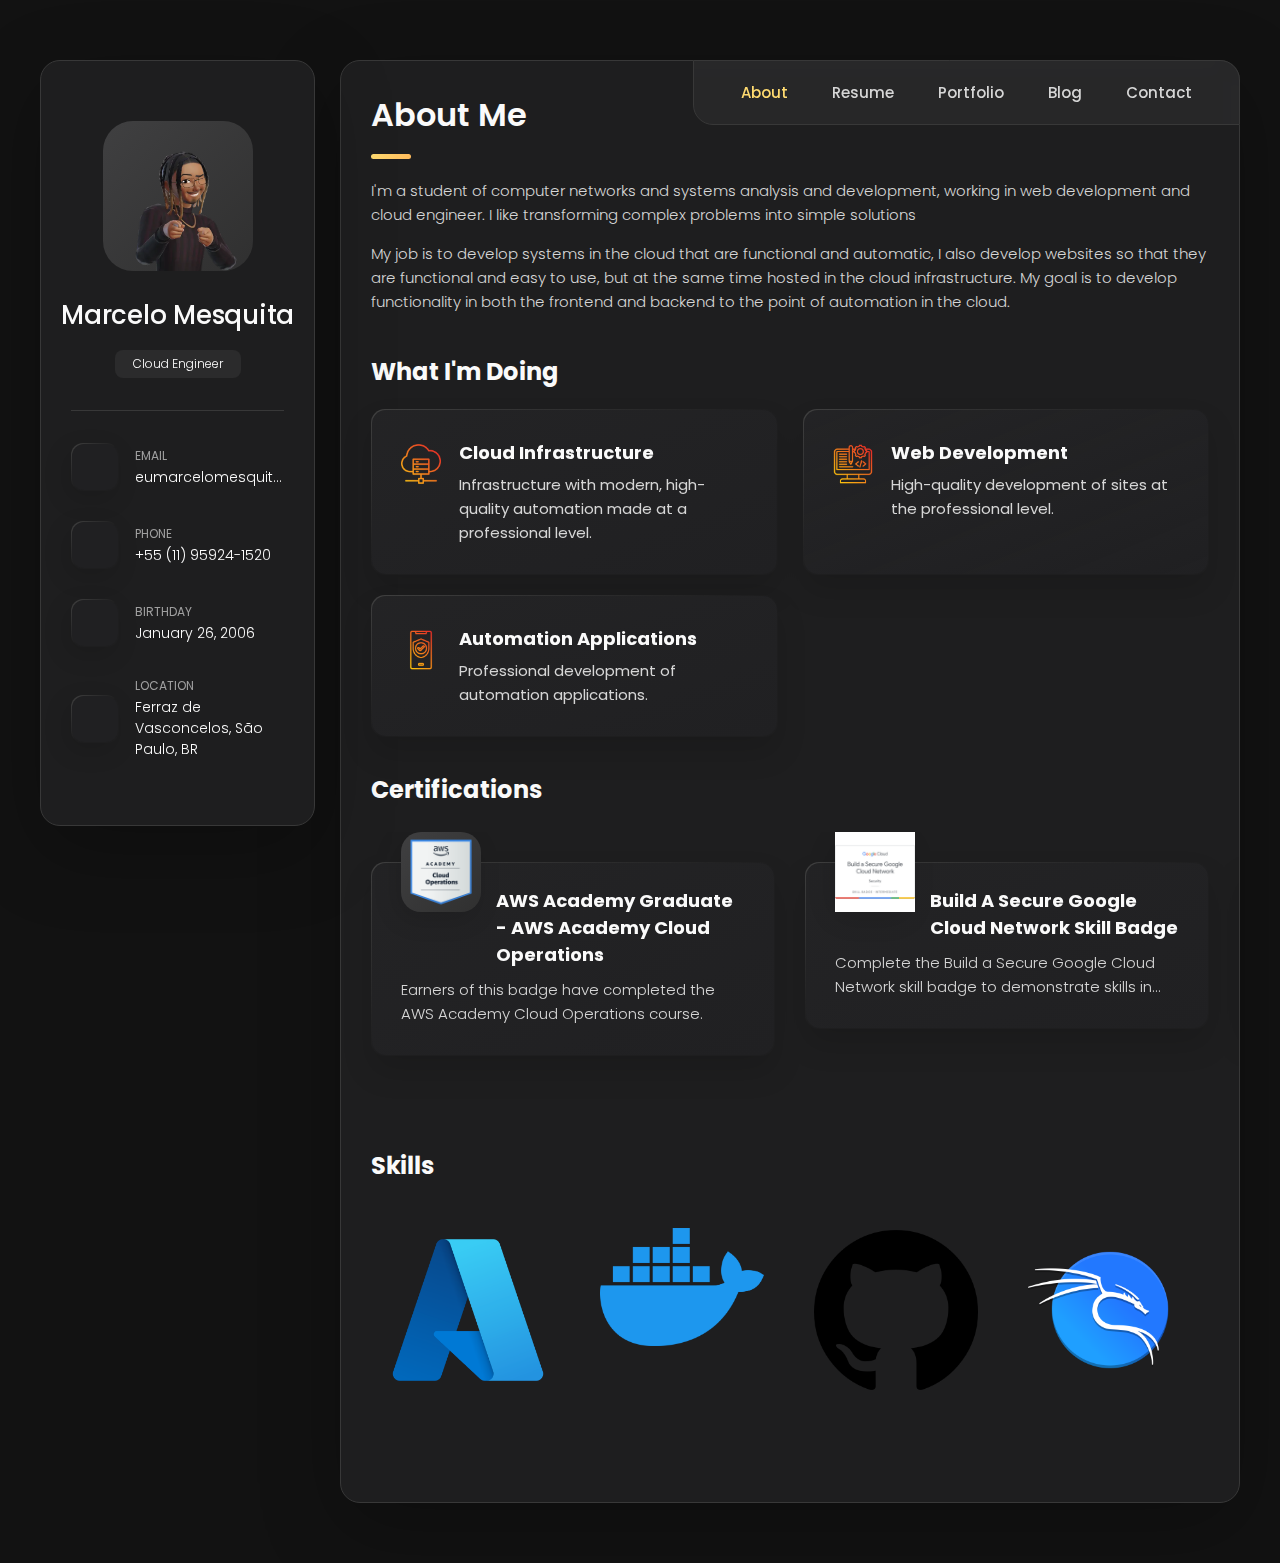
==== commit 253dd8c4: "Atualizações" ====
--- a/index.html
+++ b/index.html
@@ -10,7 +10,7 @@
     <!--
     - favicon
   -->
-    <link rel="shortcut icon" href="./assets/images/logo.ico" type="image/x-icon">
+    <link rel="shortcut icon" href="./assets/images/my-avatar.webp" type="image/x-icon">
 
     <!--
     - custom css link
@@ -103,7 +103,7 @@
                         <div class="contact-info">
                             <p class="contact-title">Birthday</p>
 
-                            <time datetime="2006-01-26">June 26, 2006</time>
+                            <time datetime="2006-01-26">January 26, 2006</time>
                         </div>
 
                     </li>
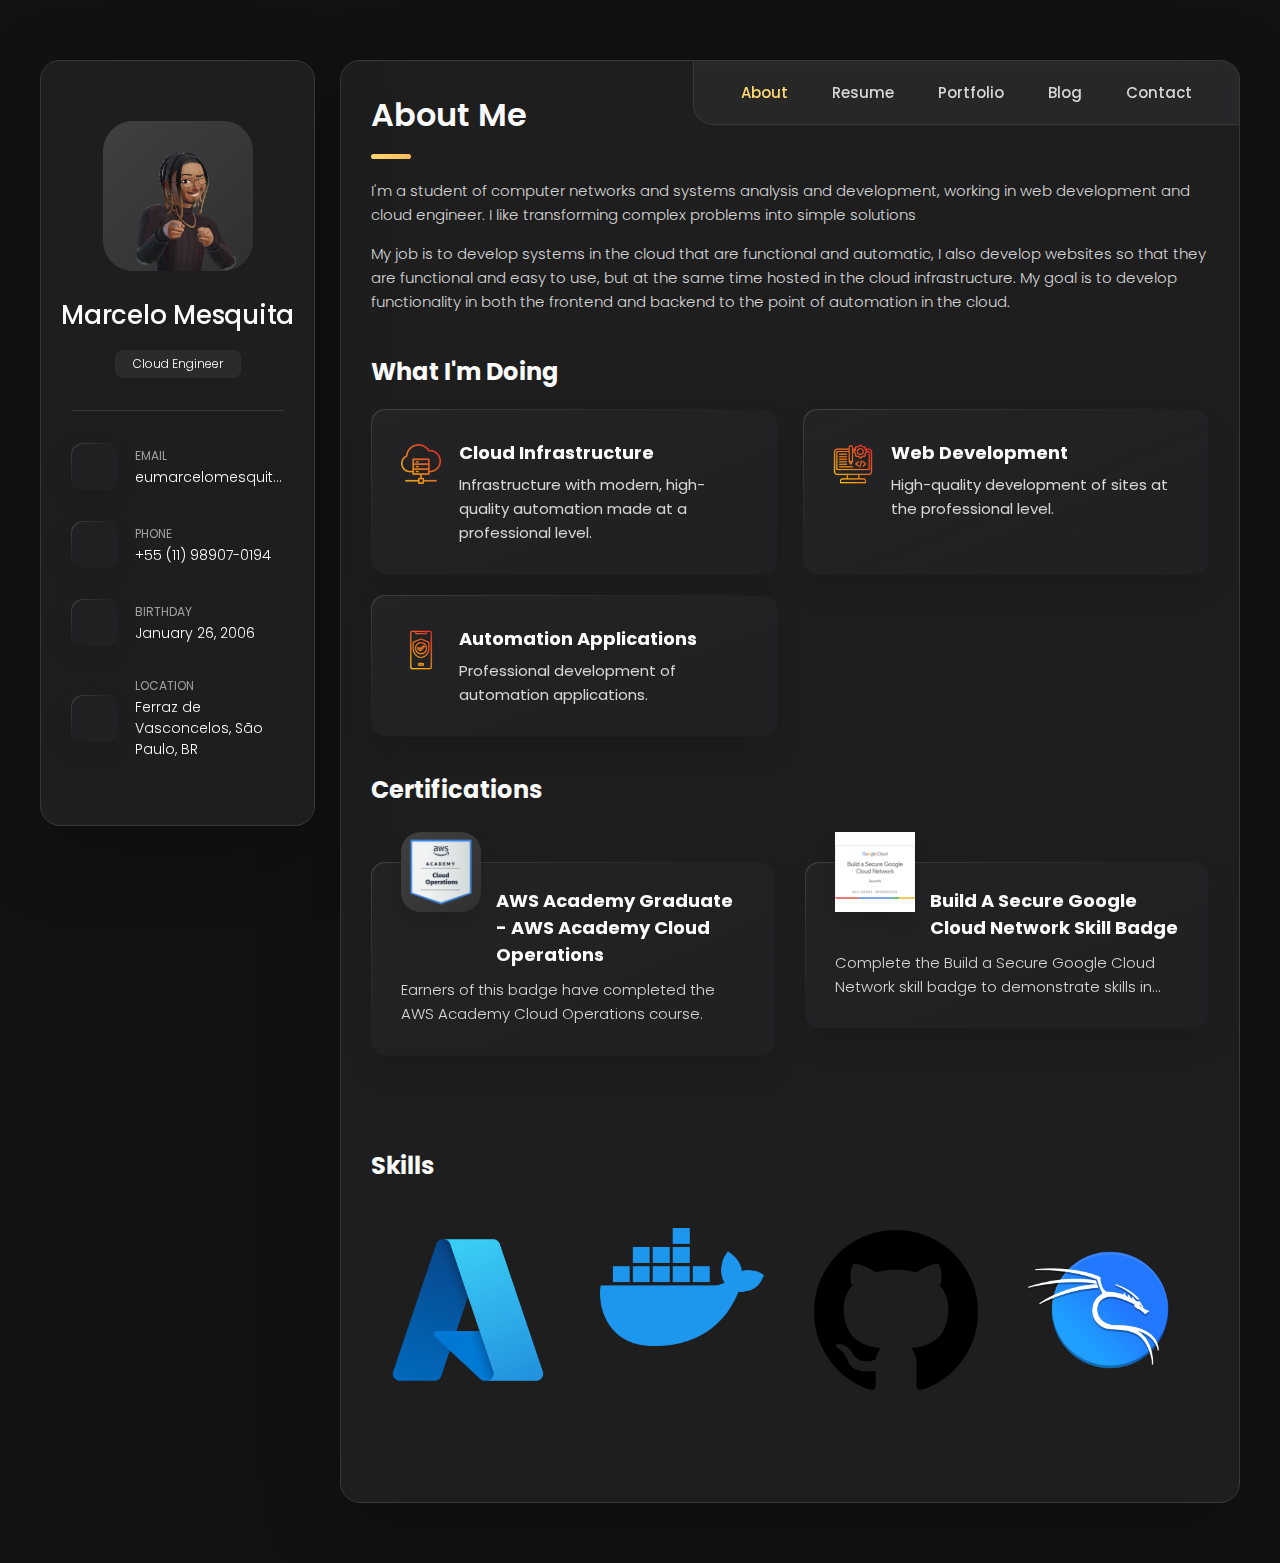
==== commit bf96d2b8: "att" ====
--- a/index.html
+++ b/index.html
@@ -89,7 +89,7 @@
                         <div class="contact-info">
                             <p class="contact-title">Phone</p>
 
-                            <a href="tel:+5511959241520" class="contact-link">+55 (11) 95924-1520</a>
+                            <a href="tel:+5511959241520" class="contact-link">+55 (11) 98907-0194</a>
                         </div>
 
                     </li>
@@ -135,13 +135,13 @@
                     </li>
 
                     <li class="social-item">
-                        <a href="https://www.linkedin.com/in/marcelo-mesquita-941843267/" class="social-link">
+                        <a href="https://www.linkedin.com/in/marcelo-mesquita/" class="social-link">
                             <ion-icon name="logo-linkedin"></ion-icon>
                         </a>
                     </li>
 
                     <li class="social-item">
-                        <a href="https://www.instagram.com/nj.m18/" class="social-link">
+                        <a href="https://www.instagram.com/_meskitach/ " class="social-link">
                             <ion-icon name="logo-instagram"></ion-icon>
                         </a>
                     </li>
@@ -1022,12 +1022,20 @@
 
                         <li class="timeline-item">
 
-                            <h4 class="h4 timeline-item-title">SENAI, Final Project </h4>
-
-                            <span>2024 - Present </span>
+                            <h4 class="h4 timeline-item-title">SENAI, Blocktime Project </h4>
+
+                            <span>2024 </span>
 
                             <p class="timeline-text">
-                                ...
+                                <p class="timeline-text">Problematic:</p>
+                                <li>...</li>
+                                <li>...</li>
+                                <p class="timeline-text">Solution: Develop a FinOps automation</p>
+                                <ul class="timeline-text">
+                                <li>1. Infrastructure automation with terraform, adding two EC2 and a database in AWS</li>
+                                <li>2. Creating a script in Python to automate account cost data stored in S3 and uploaded to a databas (Cost tool: CUR and CloudTrail)</li>
+                                <li>3. Facilitate visualization by creating panels in Grafana from the data stored in the database</li>
+
                             </p>
 
                         </li>
@@ -1159,158 +1167,178 @@
 
                     <ul class="project-list">
 
+
                         <li class="project-item  active" data-filter-item data-category="automation applications">
-                            <a href="https://github.com/euumarcel0/APP.git">
+                            <a href="https://projeto-blocktime.vercel.app/">
 
                                 <figure class="project-img">
                                     <div class="project-item-icon-box">
                                         <ion-icon name="eye-outline"></ion-icon>
                                     </div>
 
-                                    <img src="./assets/images/APP.png" alt="finance" loading="lazy">
-                                </figure>
-
-                                <h3 class="project-title">APP PDF</h3>
-
-                                <p class="project-category">Automation Applications</p>
-
-                            </a>
-                        </li>
-
-                        <li class="project-item  active" data-filter-item data-category="web development">
-                            <a href="https://github.com/euumarcel0/Projeto-Final.git">
+                                    <img src="./assets/images/Blocktime.png" alt="finance" loading="lazy">
+                                </figure>
+
+                                <h3 class="project-title">Project BlockTime</h3>
+
+                                <p class="project-category">Cloud Infrastructure</p>
+
+                            </a>
+                        </li>
+
+
+                        <li class="project-item  active" data-filter-item data-category="automation applications">
+                            <a href="https://github.com/euumarcel0/APP.git">
 
                                 <figure class="project-img">
                                     <div class="project-item-icon-box">
                                         <ion-icon name="eye-outline"></ion-icon>
                                     </div>
 
-                                    <img src="./assets/images/API AZURE E AWS.png" alt="orizon" loading="lazy">
-                                </figure>
-
-                                <h3 class="project-title">API Azure e AWS</h3>
-
-                                <p class="project-category">Web development</p>
-
-                            </a>
-                        </li>
-
-                        <li class="project-item  active" data-filter-item data-category="automation applications">
-                            <a href="https://github.com/euumarcel0/CI-CD-V1.git">
+                                    <img src="./assets/images/APP.png" alt="finance" loading="lazy">
+                                </figure>
+
+                                <h3 class="project-title">APP PDF</h3>
+
+                                <p class="project-category">Automation Applications</p>
+
+                            </a>
+                        </li>
+
+                        <li class="project-item  active" data-filter-item data-category="web development">
+                            <a href="https://github.com/euumarcel0/Projeto-Final.git">
 
                                 <figure class="project-img">
                                     <div class="project-item-icon-box">
                                         <ion-icon name="eye-outline"></ion-icon>
                                     </div>
 
-                                    <img src="./assets/images/CICD1.png" alt="fundo" loading="lazy">
-                                </figure>
-
-                                <h3 class="project-title">Docker</h3>
-
-                                <p class="project-category">Automation Applications</p>
+                                    <img src="./assets/images/API AZURE E AWS.png" alt="orizon" loading="lazy">
+                                </figure>
+
+                                <h3 class="project-title">API Azure e AWS</h3>
+
+                                <p class="project-category">Web development</p>
 
                             </a>
                         </li>
 
                         <li class="project-item  active" data-filter-item data-category="automation applications">
-                            <a href="https://github.com/euumarcel0/CI-CD-V2.git">
+                            <a href="https://github.com/euumarcel0/CI-CD-V1.git">
 
                                 <figure class="project-img">
                                     <div class="project-item-icon-box">
                                         <ion-icon name="eye-outline"></ion-icon>
                                     </div>
 
-                                    <img src="./assets/images/work.png" alt="brawlhalla" loading="lazy">
-                                </figure>
-
-                                <h3 class="project-title">Workflows</h3>
+                                    <img src="./assets/images/CICD1.png" alt="fundo" loading="lazy">
+                                </figure>
+
+                                <h3 class="project-title">Docker</h3>
 
                                 <p class="project-category">Automation Applications</p>
 
                             </a>
                         </li>
 
-                        <li class="project-item  active" data-filter-item data-category="web development">
-                            <a href="https://github.com/euumarcel0/PicPay.git">
+                        <li class="project-item  active" data-filter-item data-category="automation applications">
+                            <a href="https://github.com/euumarcel0/CI-CD-V2.git">
 
                                 <figure class="project-img">
                                     <div class="project-item-icon-box">
                                         <ion-icon name="eye-outline"></ion-icon>
                                     </div>
 
-                                    <img src="./assets/images/Picpay.png" alt="dsm." loading="lazy">
-                                </figure>
-
-                                <h3 class="project-title">PicPay</h3>
-
-                                <p class="project-category">Web development</p>
-
-                            </a>
-                        </li>
-
-                        <li class="project-item  active" data-filter-item data-category="automation applications">
-                            <a href="https://github.com/euumarcel0/TradutorPDF.git">
+                                    <img src="./assets/images/work.png" alt="brawlhalla" loading="lazy">
+                                </figure>
+
+                                <h3 class="project-title">Workflows</h3>
+
+                                <p class="project-category">Automation Applications</p>
+
+                            </a>
+                        </li>
+
+                        <li class="project-item  active" data-filter-item data-category="web development">
+                            <a href="https://github.com/euumarcel0/PicPay.git">
 
                                 <figure class="project-img">
                                     <div class="project-item-icon-box">
                                         <ion-icon name="eye-outline"></ion-icon>
                                     </div>
 
-                                    <img src="./assets/images/PDF.png" alt="metaspark" loading="lazy">
-                                </figure>
-
-                                <h3 class="project-title">TradutorPDF</h3>
-
-                                <p class="project-category">Automation Applications</p>
-
-                            </a>
-                        </li>
-
-                        <li class="project-item  active" data-filter-item data-category="web development">
-                            <a href="https://github.com/euumarcel0/Bikcraft.git">
+                                    <img src="./assets/images/Picpay.png" alt="dsm." loading="lazy">
+                                </figure>
+
+                                <h3 class="project-title">PicPay</h3>
+
+                                <p class="project-category">Web development</p>
+
+                            </a>
+                        </li>
+
+                        <li class="project-item  active" data-filter-item data-category="automation applications">
+                            <a href="https://github.com/euumarcel0/TradutorPDF.git">
 
                                 <figure class="project-img">
                                     <div class="project-item-icon-box">
                                         <ion-icon name="eye-outline"></ion-icon>
                                     </div>
 
-                                    <img src="./assets/images/bikecraft.png" alt="summary" loading="lazy">
-                                </figure>
-
-                                <h3 class="project-title">Bikecraft</h3>
-
-                                <p class="project-category">Web development</p>
-
-                            </a>
-                        </li>
-
-                        <li class="project-item  active" data-filter-item data-category="cloud infrastructure">
-                            <a href="https://github.com/euumarcel0/Node-.git">
+                                    <img src="./assets/images/PDF.png" alt="metaspark" loading="lazy">
+                                </figure>
+
+                                <h3 class="project-title">TradutorPDF</h3>
+
+                                <p class="project-category">Automation Applications</p>
+
+                            </a>
+                        </li>
+
+                        <li class="project-item  active" data-filter-item data-category="web development">
+                            <a href="https://github.com/euumarcel0/Bikcraft.git">
 
                                 <figure class="project-img">
                                     <div class="project-item-icon-box">
                                         <ion-icon name="eye-outline"></ion-icon>
                                     </div>
 
-                                    <img src="./assets/images/node-js.svg" alt="task manager" loading="lazy">
-                                </figure>
-
-                                <h3 class="project-title">Node</h3>
-
-                                <p class="project-category">Cloud Infrastructure</p>
-
-                            </a>
-                        </li>
-
-                        <li class="project-item  active" data-filter-item data-category="web development">
-                            <a href="https://github.com/euumarcel0/API-Python.git">
+                                    <img src="./assets/images/bikecraft.png" alt="summary" loading="lazy">
+                                </figure>
+
+                                <h3 class="project-title">Bikecraft</h3>
+
+                                <p class="project-category">Web development</p>
+
+                            </a>
+                        </li>
+
+                        <li class="project-item  active" data-filter-item data-category="cloud infrastructure">
+                            <a href="https://github.com/euumarcel0/Node-.git">
 
                                 <figure class="project-img">
                                     <div class="project-item-icon-box">
                                         <ion-icon name="eye-outline"></ion-icon>
                                     </div>
 
+                                    <img src="./assets/images/node-js.svg" alt="task manager" loading="lazy">
+                                </figure>
+
+                                <h3 class="project-title">Node</h3>
+
+                                <p class="project-category">Cloud Infrastructure</p>
+
+                            </a>
+                        </li>
+
+                        <li class="project-item  active" data-filter-item data-category="web development">
+                            <a href="https://github.com/euumarcel0/API-Python.git">
+
+                                <figure class="project-img">
+                                    <div class="project-item-icon-box">
+                                        <ion-icon name="eye-outline"></ion-icon>
+                                    </div>
+
                                     <img src="./assets/images/python.png" alt="arrival" loading="lazy">
                                 </figure>
 
@@ -1345,6 +1373,38 @@
 
                     <ul class="blog-posts-list">
 
+
+                        <li class="blog-post-item">
+                            <a
+                                href="https://www.linkedin.com/posts/marcelo-mesquita_o-percurso-at%C3%A9-aqui-foi-muito-dif%C3%ADcil-e-trabalhoso-activity-7275341063379132417-yUTA?utm_source=share&utm_medium=member_desktop">
+
+                                <figure class="blog-banner-box">
+                                    <img src="./assets/images/SENAI.png" alt="Design conferences in 2022"
+                                        loading="lazy">
+                                </figure>
+
+                                <div class="blog-content">
+
+                                    <div class="blog-meta">
+                                        <p class="blog-category">SENAI</p>
+
+                                        <span class="dot"></span>
+
+                                        <time datetime="2022-02-23">December, 2024</time>
+                                    </div>
+
+                                    <h3 class="h3 blog-item-title">SENAI</h3>
+
+                                    <p class="blog-text">
+                                        Completion of the course Redes de Computadores at SENAI 
+                                    </p>
+
+                                </div>
+
+                            </a>
+                        </li>
+
+                    
                         <li class="blog-post-item">
                             <a
                                 href="https://www.linkedin.com/posts/marcelo-mesquita-941843267_flask-redes-automatizaaexaeto-activity-7183967548172865536-ibaO?utm_source=share&utm_medium=member_desktop">
@@ -1429,6 +1489,36 @@
 
                                     <p class="blog-text">
                                         Learning about the programming and functions of a quantum computer
+                                    </p>
+
+                                </div>
+
+                            </a>
+                        </li>
+
+                        <li class="blog-post-item">
+                            <a
+                                href="https://www.linkedin.com/posts/marcelo-mesquita-941843267_desenvolvimentoweb-portfaejliopessoal-html-activity-7221580897257439232-QrW7?utm_source=share&utm_medium=member_desktop">
+
+                                <figure class="blog-banner-box">
+                                    <img src="./assets/images/persona.png" alt="Best fonts every designer"
+                                        loading="lazy">
+                                </figure>
+
+                                <div class="blog-content">
+
+                                    <div class="blog-meta">
+                                        <p class="blog-category">Design</p>
+
+                                        <span class="dot"></span>
+
+                                        <time datetime="2022-02-23">July, 2024</time>
+                                    </div>
+
+                                    <h3 class="h3 blog-item-title">Developed an Portfólio</h3>
+
+                                    <p class="blog-text">
+                                        Proud to share my first portfolio!
                                     </p>
 
                                 </div>
@@ -1473,7 +1563,7 @@
                         method="POST">
 
                         <input type="hidden" name="_captcha" value="false">
-                        <input type="hidden" name="_next" value="http://127.0.0.1:5501/index.html">
+                        <input type="hidden" name="_next" value="https://euumarcel0.github.io/Portfolio/">
 
                         <div class="input-wrapper">
                             <input type="text" name="fullname" class="form-input" placeholder="Full name" required
@@ -1520,4 +1610,4 @@
 
 </body>
 
-</html>+</html>
